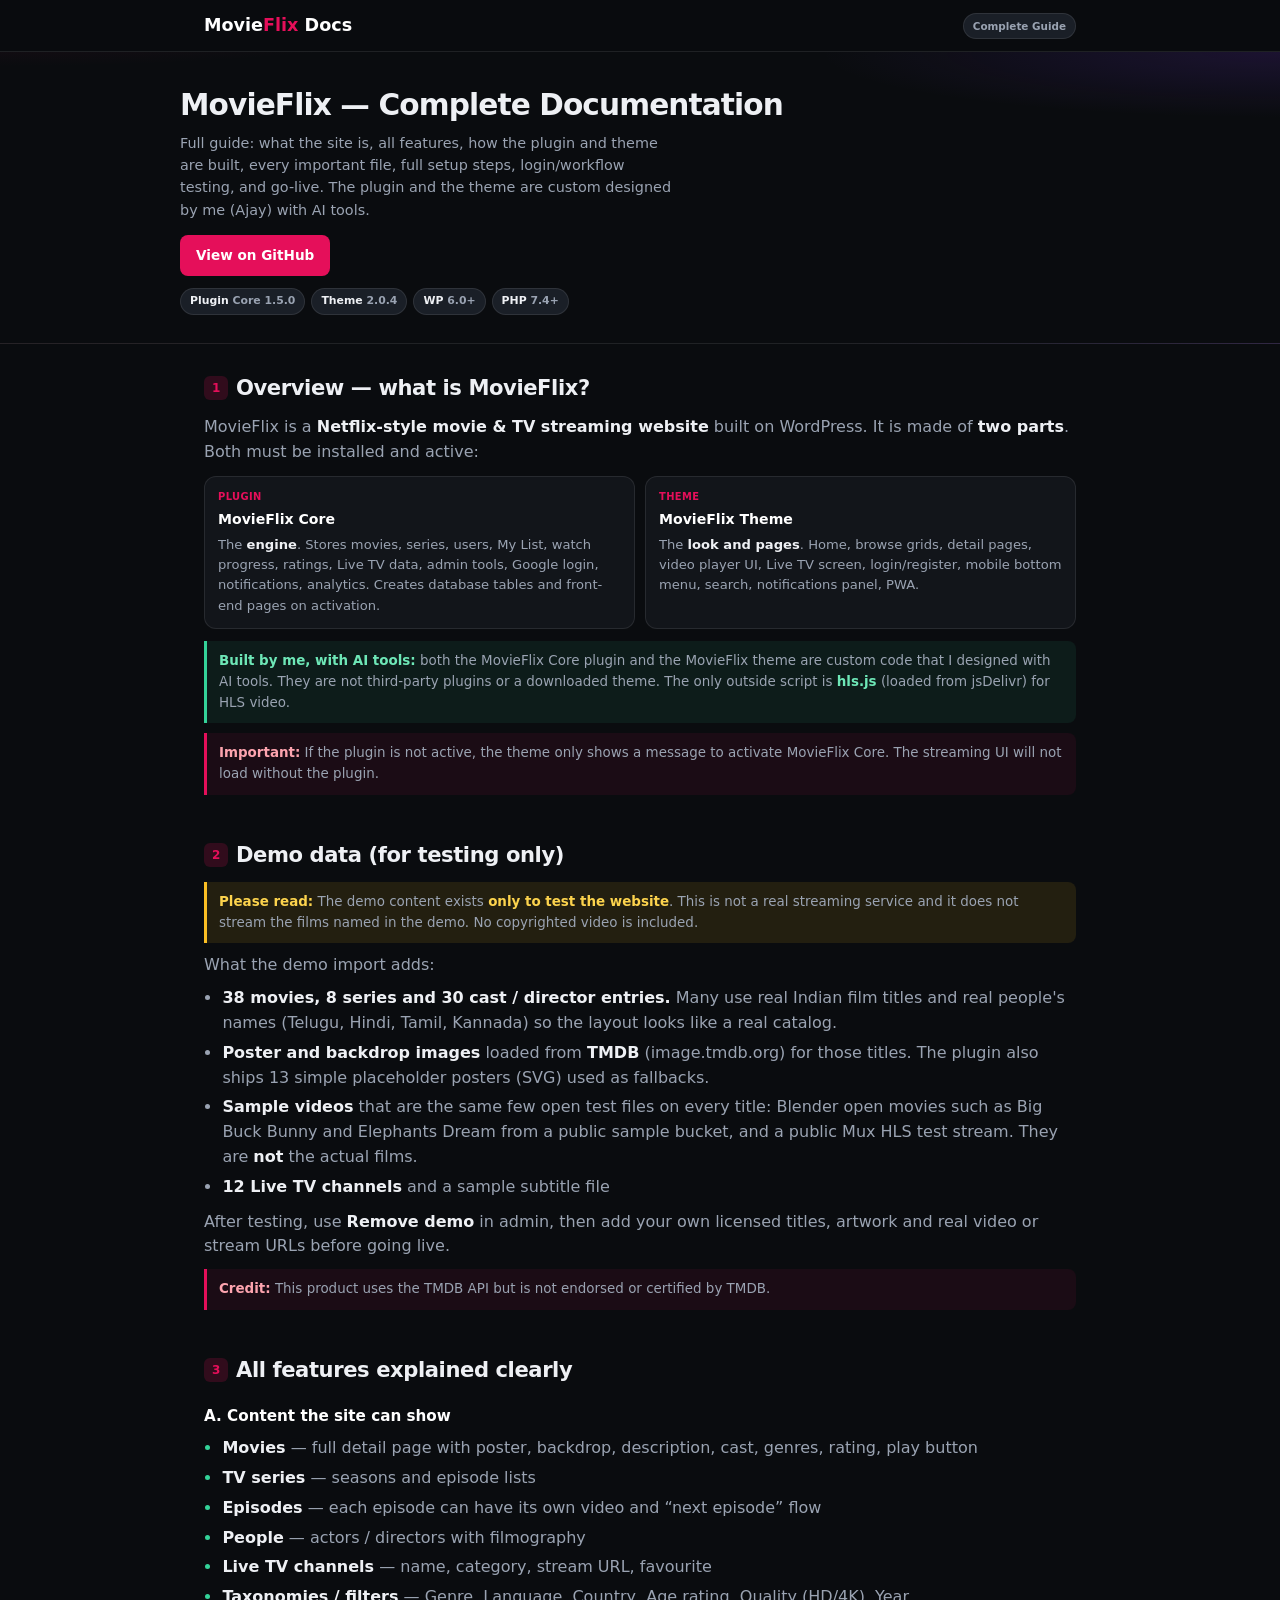
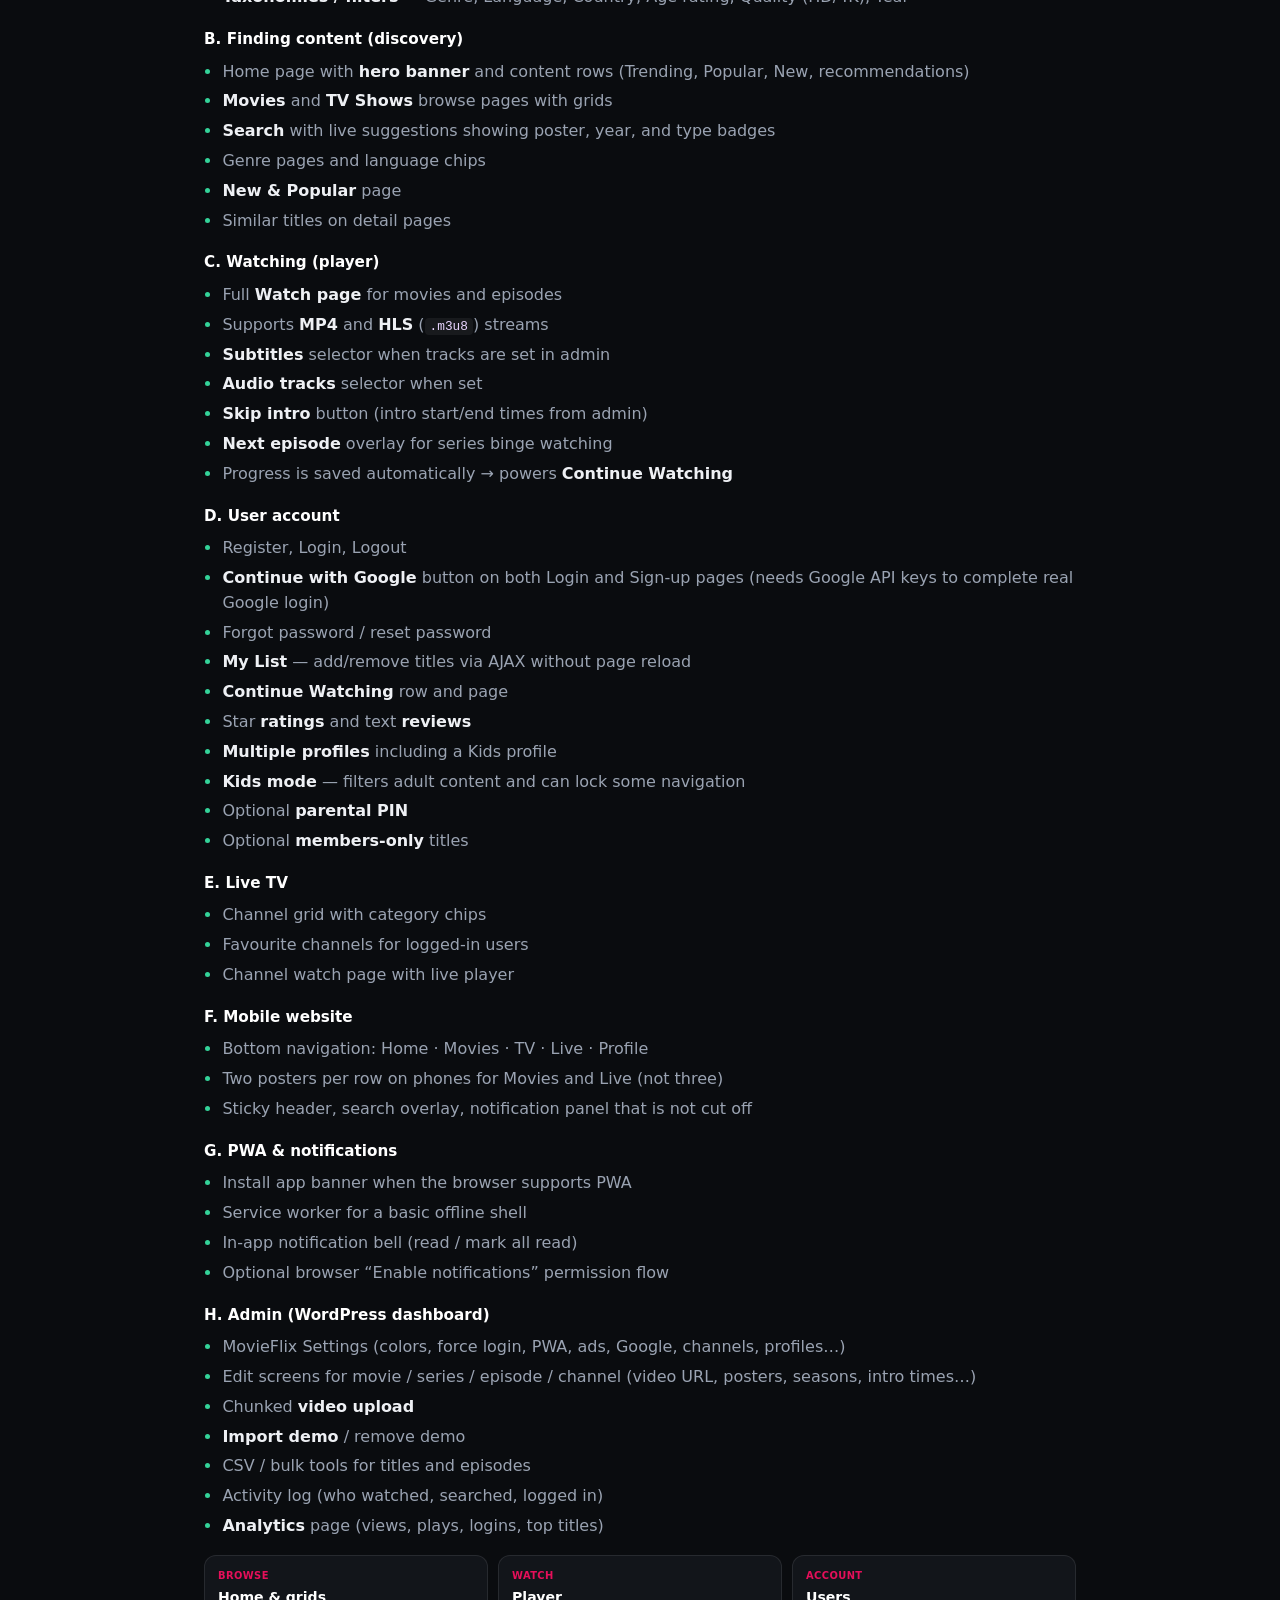
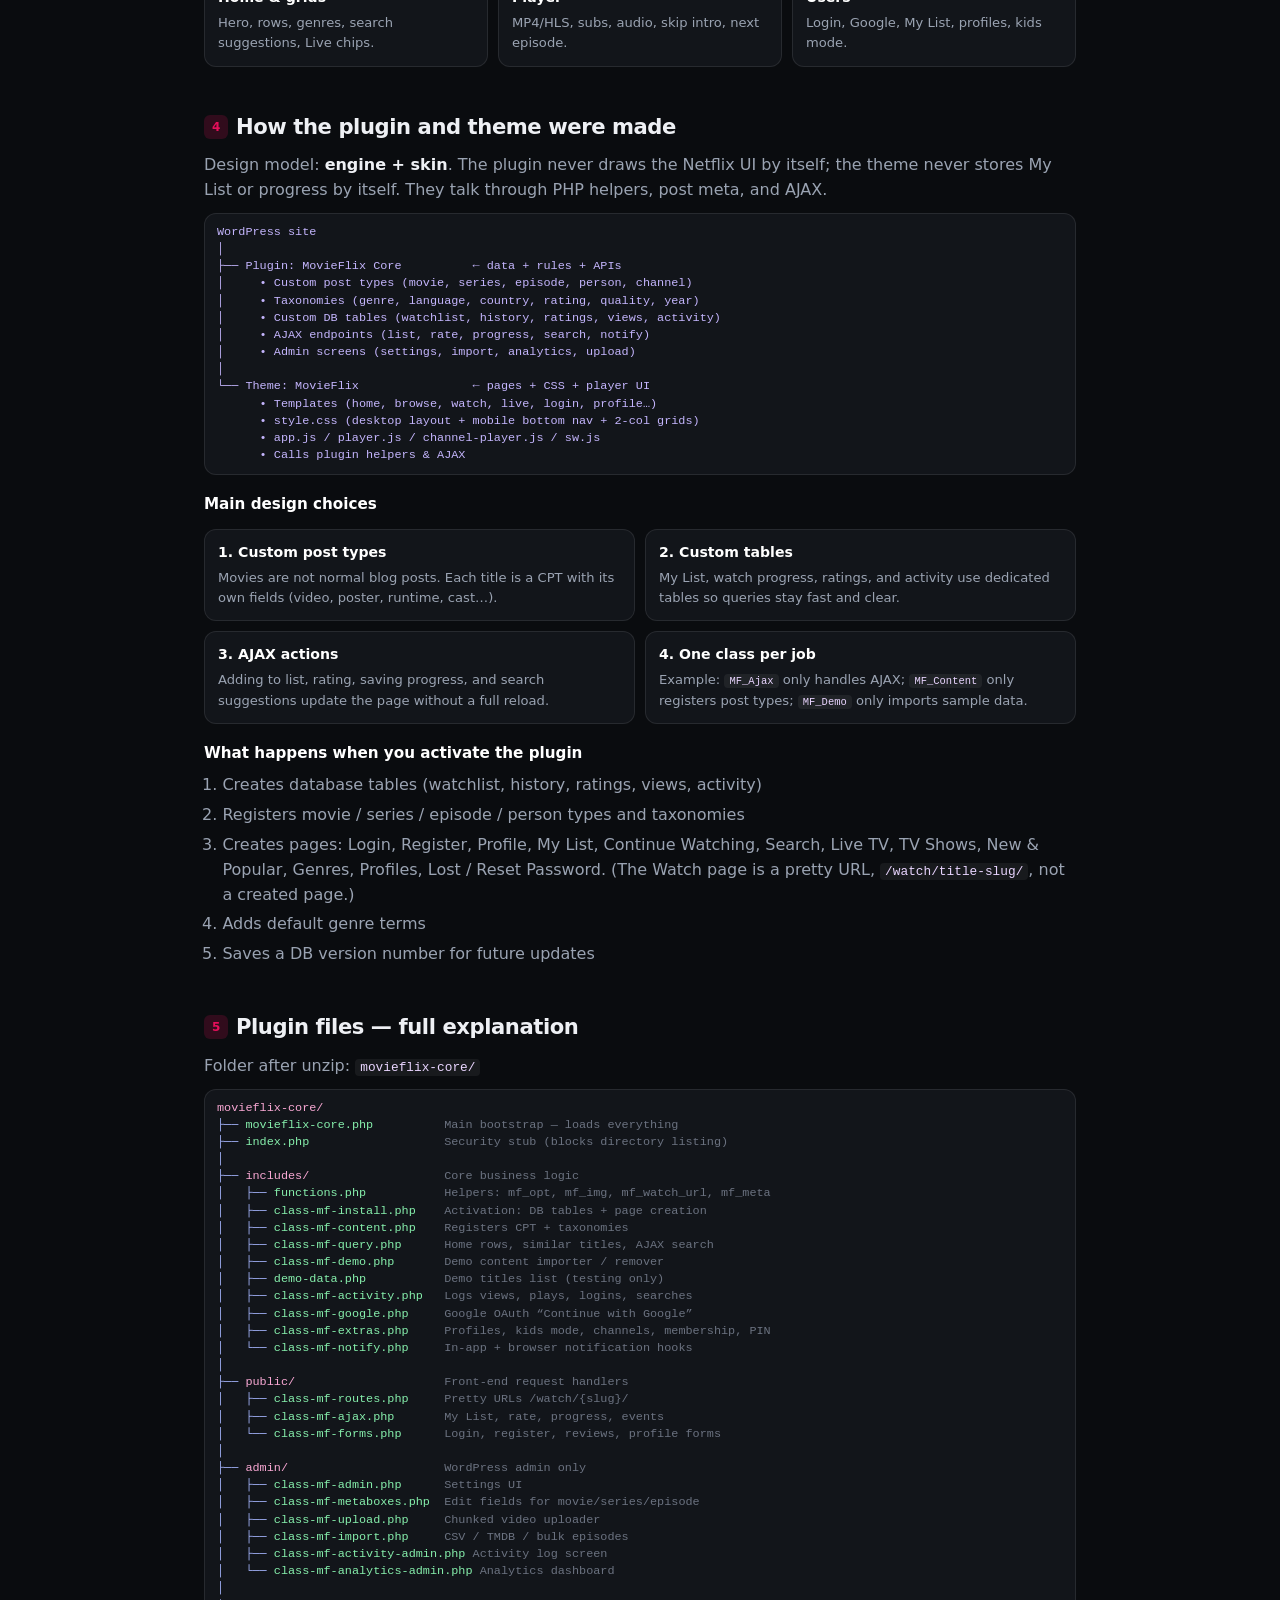
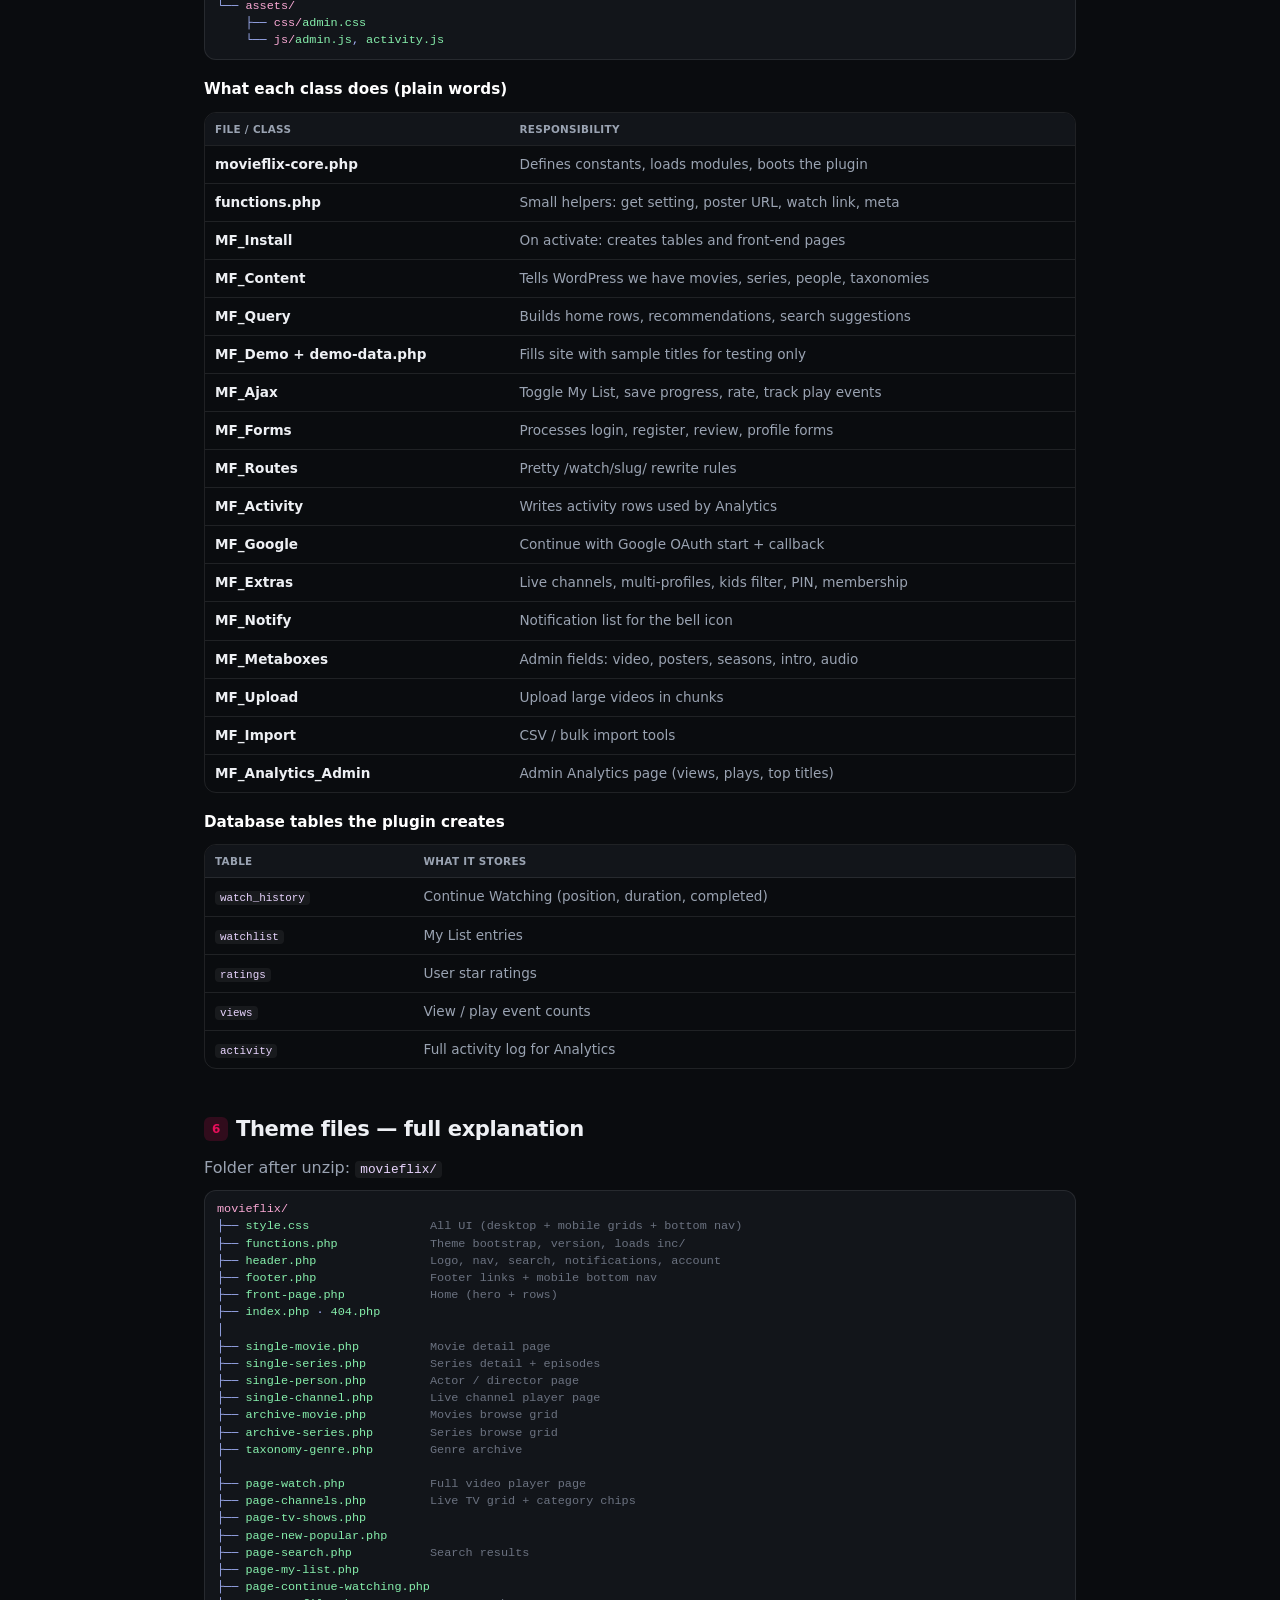
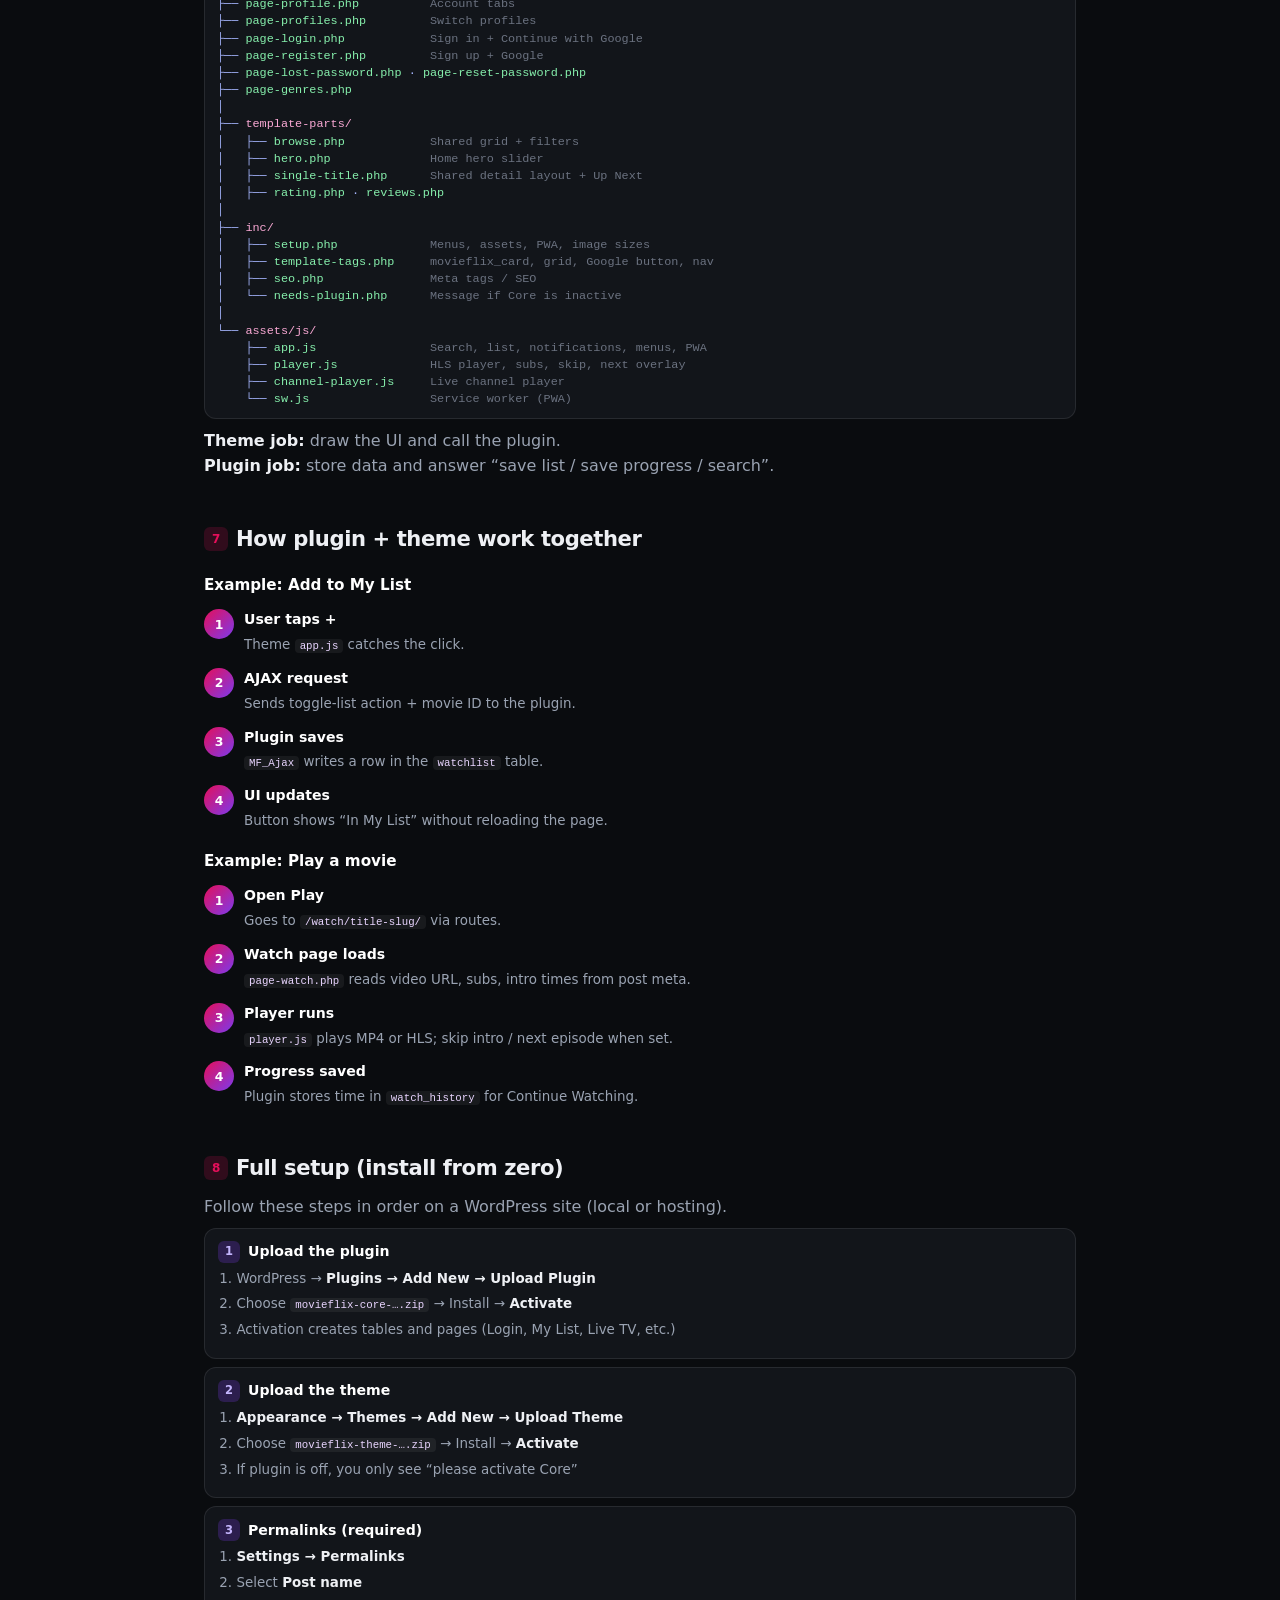
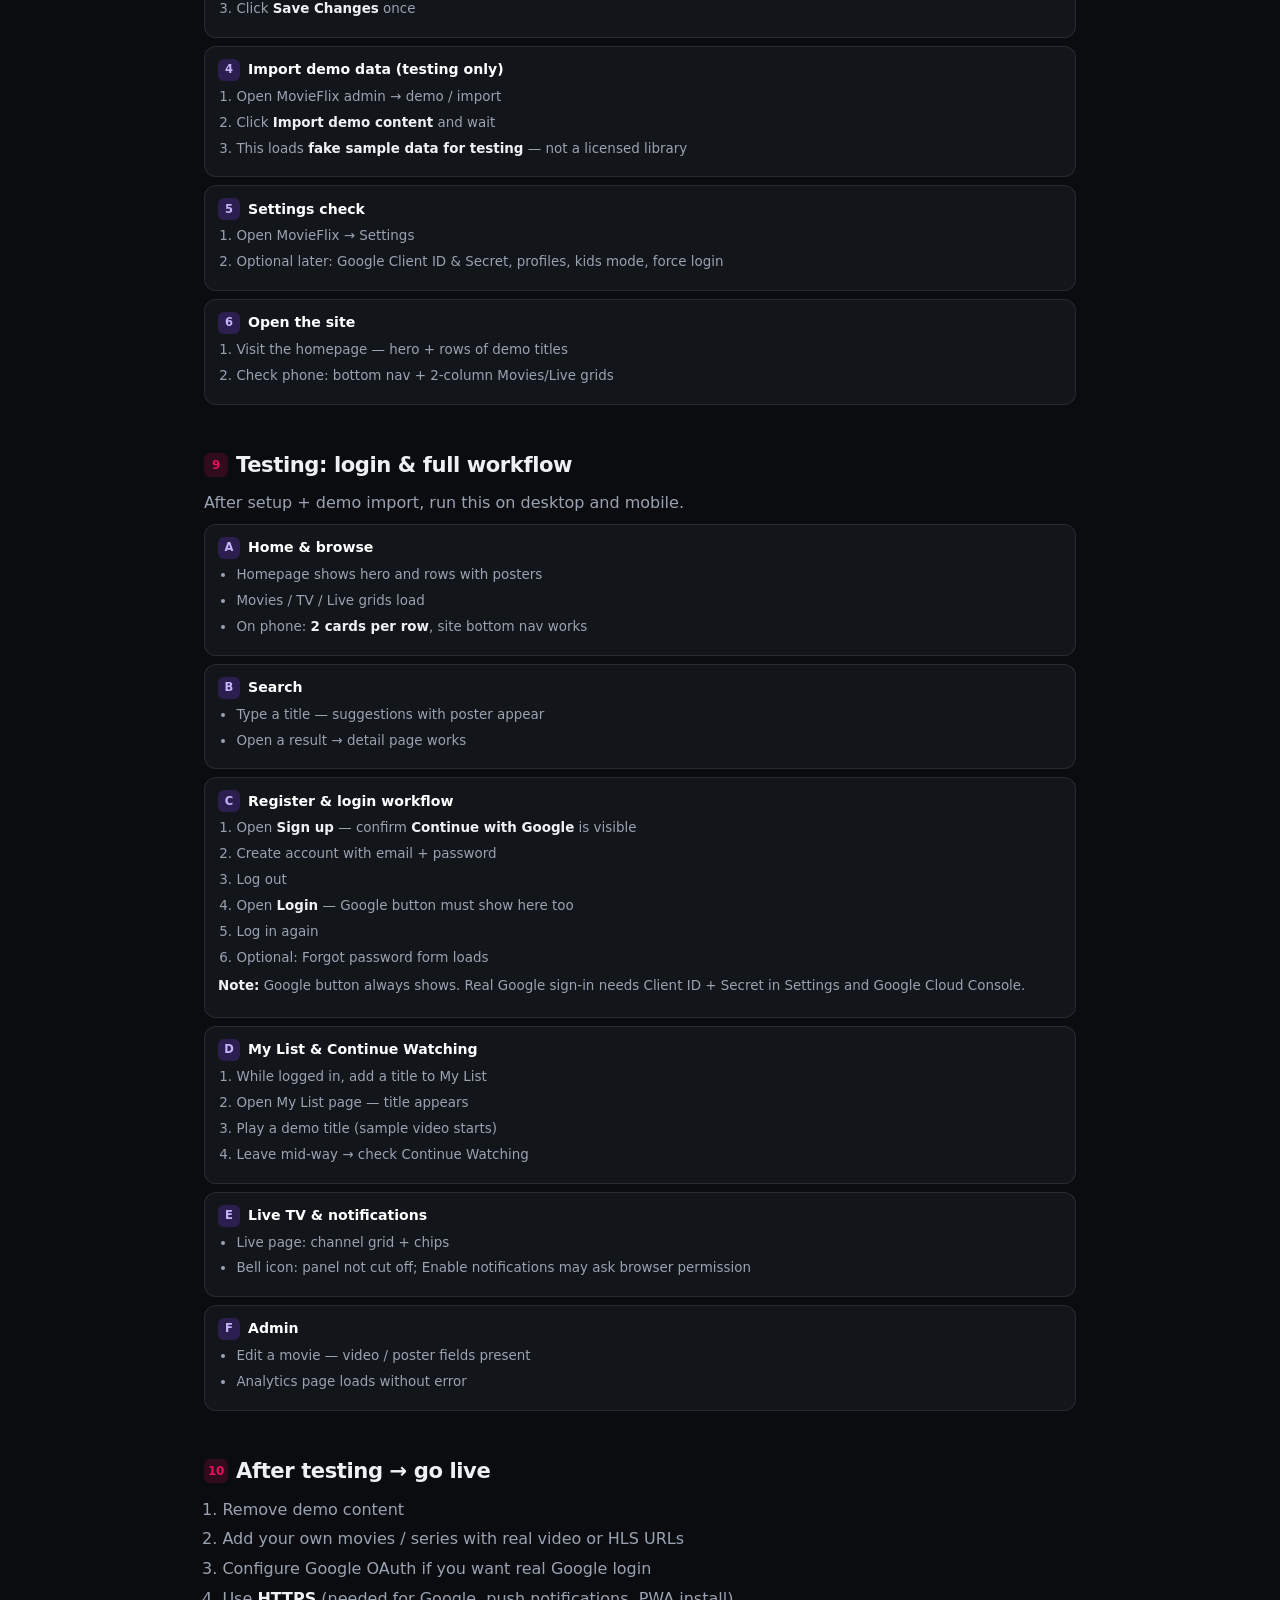
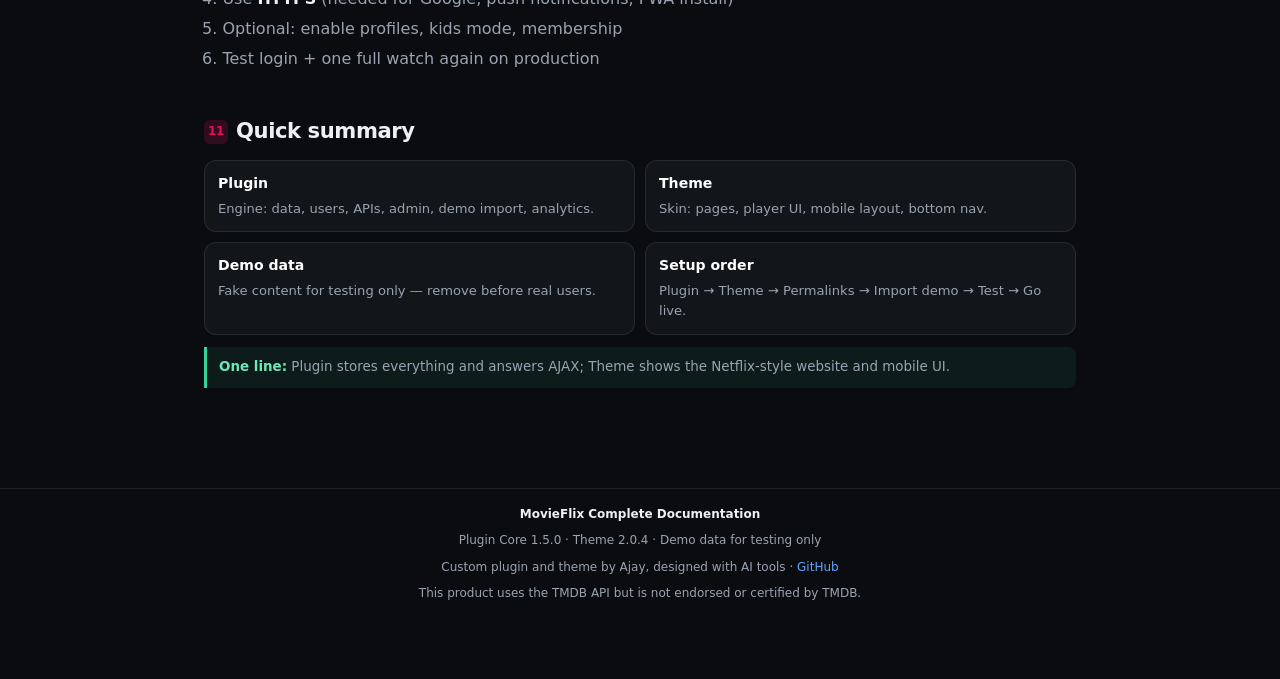
==== docs/index.html @ 5c0a8019 "Add files via upload" ====
<!DOCTYPE html>
<html lang="en">
<head>
<meta charset="UTF-8">
<meta name="viewport" content="width=device-width, initial-scale=1, viewport-fit=cover">
<title>MovieFlix — Complete Documentation &amp; Full Setup</title>
<style>
:root {
  --bg: #0a0c0f;
  --bg2: #12151a;
  --bg3: #1a1f27;
  --line: rgba(255,255,255,.09);
  --text: #eef0f4;
  --muted: #9aa3b2;
  --primary: #e50f5a;
  --accent: #7c3aed;
  --ok: #34d399;
  --warn: #fbbf24;
  --radius: 12px;
  --font: system-ui, -apple-system, "Segoe UI", Roboto, Arial, sans-serif;
  --mono: ui-monospace, Menlo, Consolas, monospace;
  --pad: 16px;
  --bottom-h: 58px;
  --safe-b: env(safe-area-inset-bottom, 0px);
}
* { box-sizing: border-box; margin: 0; padding: 0; }
html {
  scroll-behavior: smooth;
  scroll-padding-top: 64px;
  scroll-padding-bottom: calc(var(--bottom-h) + var(--safe-b) + 16px);
  -webkit-text-size-adjust: 100%;
}
body {
  font-family: var(--font);
  background: var(--bg);
  color: var(--text);
  line-height: 1.55;
  font-size: 15px;
  overflow-x: hidden;
  max-width: 100vw;
  padding-bottom: calc(var(--bottom-h) + var(--safe-b) + 20px);
}
a { color: #60a5fa; text-decoration: none; }
a:hover { text-decoration: underline; }

.top {
  position: sticky; top: 0; z-index: 40;
  background: rgba(10,12,15,.96);
  backdrop-filter: blur(10px);
  -webkit-backdrop-filter: blur(10px);
  border-bottom: 1px solid var(--line);
}
.top-inner {
  max-width: 920px; margin: 0 auto;
  padding: 12px var(--pad);
  display: flex; align-items: center; justify-content: space-between; gap: 10px;
}
.logo { font-weight: 800; font-size: 1.1rem; color: #fff; }
.logo span { color: var(--primary); }
.top-tag {
  font-size: .65rem; font-weight: 700; color: var(--muted);
  background: var(--bg3); border: 1px solid var(--line);
  padding: 4px 9px; border-radius: 999px; white-space: nowrap;
}

.hero {
  background:
    radial-gradient(ellipse 100% 70% at 0% -30%, rgba(229,15,90,.2), transparent 50%),
    radial-gradient(ellipse 80% 50% at 100% 0%, rgba(124,58,237,.15), transparent 45%),
    var(--bg);
  border-bottom: 1px solid var(--line);
  padding: 24px var(--pad) 20px;
}
.hero-inner { max-width: 920px; margin: 0 auto; }
.hero h1 {
  font-size: clamp(1.3rem, 5vw, 1.85rem);
  font-weight: 800; letter-spacing: -.03em; line-height: 1.2;
  margin-bottom: 8px;
}
.hero p { color: var(--muted); font-size: .9rem; max-width: 54ch; margin-bottom: 12px; }
.badges { display: flex; flex-wrap: wrap; gap: 6px; }
.badge {
  font-size: .68rem; font-weight: 600; color: var(--muted);
  background: var(--bg3); border: 1px solid var(--line);
  padding: 4px 9px; border-radius: 999px;
}
.badge strong { color: var(--text); }
.hero-links { margin: 14px 0 0; }
.btn-gh { display: inline-block; background: var(--primary); color: #fff; font-weight: 700; font-size: .85rem; padding: 10px 16px; border-radius: 8px; }
.btn-gh:hover { text-decoration: none; filter: brightness(1.1); }

.wrap { max-width: 920px; margin: 0 auto; padding: 20px var(--pad) 28px; width: 100%; }
section { margin-bottom: 36px; scroll-margin-top: 70px; }
h2 {
  font-size: clamp(1.08rem, 3.6vw, 1.32rem);
  font-weight: 800; letter-spacing: -.02em;
  margin-bottom: 10px;
  display: flex; align-items: center; gap: 8px; flex-wrap: wrap;
}
h2 .num {
  width: 24px; height: 24px; border-radius: 6px;
  background: rgba(229,15,90,.18); color: var(--primary);
  font-size: .75rem; display: inline-grid; place-items: center; flex-shrink: 0;
}
h3 { font-size: .95rem; font-weight: 700; color: #fff; margin: 18px 0 8px; }
h4 { font-size: .88rem; font-weight: 700; color: #fff; margin-bottom: 4px; }
p { color: var(--muted); margin-bottom: 8px; }
p strong, li strong { color: var(--text); }
ul, ol { color: var(--muted); padding-left: 1.15rem; margin-bottom: 10px; }
li { margin-bottom: 5px; }
code {
  font-family: var(--mono); font-size: .8em;
  background: rgba(255,255,255,.06); padding: 1px 5px; border-radius: 4px;
  color: #e9d5ff; word-break: break-word;
}

.grid {
  display: grid; grid-template-columns: 1fr; gap: 10px; margin: 12px 0;
}
@media (min-width: 560px) {
  .grid { grid-template-columns: repeat(2, minmax(0,1fr)); }
}
@media (min-width: 840px) {
  .grid.cols-3 { grid-template-columns: repeat(3, minmax(0,1fr)); }
}
.card {
  background: var(--bg2); border: 1px solid var(--line);
  border-radius: var(--radius); padding: 12px 13px; min-width: 0;
}
.card p { font-size: .82rem; margin: 0; }
.card .tag {
  font-size: .62rem; font-weight: 700; text-transform: uppercase;
  letter-spacing: .04em; color: var(--primary); margin-bottom: 4px; display: block;
}

.note {
  border-left: 3px solid var(--primary);
  background: rgba(229,15,90,.08);
  padding: 10px 12px; border-radius: 0 8px 8px 0;
  margin: 10px 0; font-size: .84rem; color: var(--muted);
}
.note strong { color: #fda4af; }
.note-ok { border-left-color: var(--ok); background: rgba(52,211,153,.08); }
.note-ok strong { color: #6ee7b7; }
.note-warn { border-left-color: var(--warn); background: rgba(251,191,36,.1); }
.note-warn strong { color: #fcd34d; }

.box {
  background: var(--bg2); border: 1px solid var(--line);
  border-radius: var(--radius); padding: 12px 13px; margin: 8px 0;
}
.box h4 {
  font-size: .88rem; font-weight: 700; color: #fff;
  display: flex; align-items: center; gap: 8px; margin-bottom: 6px;
}
.box .n {
  width: 22px; height: 22px; border-radius: 6px; flex-shrink: 0;
  background: rgba(124,58,237,.25); color: #c4b5fd;
  font-size: .72rem; font-weight: 800;
  display: inline-grid; place-items: center;
}
.box p, .box li { font-size: .84rem; }
.box ol, .box ul { margin-bottom: 0; }

.tree, .arch {
  background: var(--bg2); border: 1px solid var(--line);
  border-radius: var(--radius); padding: 10px 12px;
  margin: 10px 0; overflow-x: auto; -webkit-overflow-scrolling: touch;
  max-width: 100%;
}
.tree pre, .arch pre {
  font-family: var(--mono); font-size: .67rem; line-height: 1.45;
  white-space: pre; margin: 0; min-width: min-content;
}
.arch pre { color: #c4b5fd; }
.tree pre { color: #a5b4fc; }
.tree .c { color: #6b7280; }
.tree .d { color: #f9a8d4; }
.tree .f { color: #86efac; }

.table-wrap {
  margin: 10px 0; overflow-x: auto; -webkit-overflow-scrolling: touch;
  border: 1px solid var(--line); border-radius: var(--radius); max-width: 100%;
}
table { width: 100%; border-collapse: collapse; font-size: .78rem; min-width: 440px; }
th, td { text-align: left; padding: 8px 10px; border-bottom: 1px solid var(--line); vertical-align: top; }
tr:last-child td { border-bottom: none; }
th {
  color: var(--muted); font-size: .65rem; font-weight: 700;
  text-transform: uppercase; letter-spacing: .03em; background: var(--bg2);
}
td { color: var(--muted); }
td strong { color: var(--text); }

.ok-list li::marker { color: var(--ok); }

.steps { counter-reset: step; margin: 12px 0; }
.step {
  display: grid; grid-template-columns: 30px 1fr; gap: 10px;
  margin-bottom: 12px; align-items: start;
}
.step::before {
  counter-increment: step;
  content: counter(step);
  width: 30px; height: 30px; border-radius: 50%;
  background: linear-gradient(135deg, var(--primary), var(--accent));
  color: #fff; font-weight: 800; font-size: .78rem;
  display: grid; place-items: center;
}
.step p { margin: 0; font-size: .84rem; }

/* Mobile bottom bar for docs */
.bottom-bar {
  position: fixed; left: 0; right: 0; bottom: 0; z-index: 50;
  background: rgba(12,14,18,.97);
  backdrop-filter: blur(12px);
  -webkit-backdrop-filter: blur(12px);
  border-top: 1px solid var(--line);
  padding-bottom: var(--safe-b);
}
.bottom-inner {
  display: grid; grid-template-columns: repeat(5, 1fr);
  max-width: 920px; margin: 0 auto; height: var(--bottom-h);
}
.bottom-inner a {
  display: flex; flex-direction: column; align-items: center; justify-content: center;
  gap: 2px; color: var(--muted); text-decoration: none;
  font-size: .6rem; font-weight: 600; min-width: 0; padding: 6px 2px;
  -webkit-tap-highlight-color: transparent;
}
.bottom-inner a:hover, .bottom-inner a:focus { color: #fff; text-decoration: none; }
.bottom-inner a .ico { font-size: .95rem; line-height: 1; }
.bottom-inner a .label {
  overflow: hidden; text-overflow: ellipsis; white-space: nowrap; max-width: 100%;
}

@media (min-width: 768px) {
  :root { --pad: 24px; }
  body { font-size: 16px; padding-bottom: 48px; }
  .bottom-bar { display: none; }
  .hero { padding: 36px var(--pad) 28px; }
  .wrap { padding: 28px var(--pad) 56px; }
  section { margin-bottom: 44px; }
  .tree pre, .arch pre { font-size: .74rem; }
  table { font-size: .85rem; min-width: 0; }
}

footer.doc-foot {
  border-top: 1px solid var(--line);
  padding: 16px var(--pad) 20px;
  text-align: center; color: var(--muted); font-size: .75rem;
}
footer.doc-foot strong { color: var(--text); }
</style>
</head>
<body>

<header class="top">
  <div class="top-inner">
    <div class="logo">Movie<span>Flix</span> Docs</div>
    <span class="top-tag">Complete Guide</span>
  </div>
</header>

<div class="hero">
  <div class="hero-inner">
    <h1>MovieFlix — Complete Documentation</h1>
    <p>
      Full guide: what the site is, all features, how the plugin and theme are built,
      every important file, full setup steps, login/workflow testing, and go-live.
      The plugin and the theme are custom designed by me (Ajay) with AI tools.
    </p>
    <p class="hero-links"><a class="btn-gh" href="https://github.com/ajay995182/movieflix" target="_blank" rel="noopener">View on GitHub</a></p>
    <div class="badges">
      <span class="badge"><strong>Plugin</strong> Core 1.5.0</span>
      <span class="badge"><strong>Theme</strong> 2.0.4</span>
      <span class="badge"><strong>WP</strong> 6.0+</span>
      <span class="badge"><strong>PHP</strong> 7.4+</span>
    </div>
  </div>
</div>

<main class="wrap">

<!-- ========== 1 OVERVIEW ========== -->
<section id="overview">
  <h2><span class="num">1</span> Overview — what is MovieFlix?</h2>
  <p>
    MovieFlix is a <strong>Netflix-style movie &amp; TV streaming website</strong> built on WordPress.
    It is made of <strong>two parts</strong>. Both must be installed and active:
  </p>
  <div class="grid">
    <div class="card">
      <span class="tag">Plugin</span>
      <h4>MovieFlix Core</h4>
      <p>The <strong>engine</strong>. Stores movies, series, users, My List, watch progress, ratings, Live TV data, admin tools, Google login, notifications, analytics. Creates database tables and front-end pages on activation.</p>
    </div>
    <div class="card">
      <span class="tag">Theme</span>
      <h4>MovieFlix Theme</h4>
      <p>The <strong>look and pages</strong>. Home, browse grids, detail pages, video player UI, Live TV screen, login/register, mobile bottom menu, search, notifications panel, PWA.</p>
    </div>
  </div>
  <div class="note note-ok">
    <strong>Built by me, with AI tools:</strong> both the MovieFlix Core plugin and the MovieFlix theme are custom code that I designed with AI tools. They are not third-party plugins or a downloaded theme. The only outside script is <strong>hls.js</strong> (loaded from jsDelivr) for HLS video.
  </div>
  <div class="note">
    <strong>Important:</strong> If the plugin is not active, the theme only shows a message to activate MovieFlix Core. The streaming UI will not load without the plugin.
  </div>
</section>

<!-- ========== 2 DEMO DATA ========== -->
<section id="demo">
  <h2><span class="num">2</span> Demo data (for testing only)</h2>
  <div class="note-warn note">
    <strong>Please read:</strong> The demo content exists <strong>only to test the website</strong>. This is not a real streaming service and it does not stream the films named in the demo. No copyrighted video is included.
  </div>
  <p>What the demo import adds:</p>
  <ul>
    <li><strong>38 movies, 8 series and 30 cast / director entries.</strong> Many use real Indian film titles and real people's names (Telugu, Hindi, Tamil, Kannada) so the layout looks like a real catalog.</li>
    <li><strong>Poster and backdrop images</strong> loaded from <strong>TMDB</strong> (image.tmdb.org) for those titles. The plugin also ships 13 simple placeholder posters (SVG) used as fallbacks.</li>
    <li><strong>Sample videos</strong> that are the same few open test files on every title: Blender open movies such as Big Buck Bunny and Elephants Dream from a public sample bucket, and a public Mux HLS test stream. They are <strong>not</strong> the actual films.</li>
    <li><strong>12 Live TV channels</strong> and a sample subtitle file</li>
  </ul>
  <p>
    After testing, use <strong>Remove demo</strong> in admin, then add your own licensed titles, artwork and real video or stream URLs before going live.
  </p>
  <div class="note">
    <strong>Credit:</strong> This product uses the TMDB API but is not endorsed or certified by TMDB.
  </div>
</section>

<!-- ========== 3 ALL FEATURES ========== -->
<section id="features">
  <h2><span class="num">3</span> All features explained clearly</h2>

  <h3>A. Content the site can show</h3>
  <ul class="ok-list">
    <li><strong>Movies</strong> — full detail page with poster, backdrop, description, cast, genres, rating, play button</li>
    <li><strong>TV series</strong> — seasons and episode lists</li>
    <li><strong>Episodes</strong> — each episode can have its own video and “next episode” flow</li>
    <li><strong>People</strong> — actors / directors with filmography</li>
    <li><strong>Live TV channels</strong> — name, category, stream URL, favourite</li>
    <li><strong>Taxonomies / filters</strong> — Genre, Language, Country, Age rating, Quality (HD/4K), Year</li>
  </ul>

  <h3>B. Finding content (discovery)</h3>
  <ul class="ok-list">
    <li>Home page with <strong>hero banner</strong> and content rows (Trending, Popular, New, recommendations)</li>
    <li><strong>Movies</strong> and <strong>TV Shows</strong> browse pages with grids</li>
    <li><strong>Search</strong> with live suggestions showing poster, year, and type badges</li>
    <li>Genre pages and language chips</li>
    <li><strong>New &amp; Popular</strong> page</li>
    <li>Similar titles on detail pages</li>
  </ul>

  <h3>C. Watching (player)</h3>
  <ul class="ok-list">
    <li>Full <strong>Watch page</strong> for movies and episodes</li>
    <li>Supports <strong>MP4</strong> and <strong>HLS</strong> (<code>.m3u8</code>) streams</li>
    <li><strong>Subtitles</strong> selector when tracks are set in admin</li>
    <li><strong>Audio tracks</strong> selector when set</li>
    <li><strong>Skip intro</strong> button (intro start/end times from admin)</li>
    <li><strong>Next episode</strong> overlay for series binge watching</li>
    <li>Progress is saved automatically → powers <strong>Continue Watching</strong></li>
  </ul>

  <h3>D. User account</h3>
  <ul class="ok-list">
    <li>Register, Login, Logout</li>
    <li><strong>Continue with Google</strong> button on both Login and Sign-up pages (needs Google API keys to complete real Google login)</li>
    <li>Forgot password / reset password</li>
    <li><strong>My List</strong> — add/remove titles via AJAX without page reload</li>
    <li><strong>Continue Watching</strong> row and page</li>
    <li>Star <strong>ratings</strong> and text <strong>reviews</strong></li>
    <li><strong>Multiple profiles</strong> including a Kids profile</li>
    <li><strong>Kids mode</strong> — filters adult content and can lock some navigation</li>
    <li>Optional <strong>parental PIN</strong></li>
    <li>Optional <strong>members-only</strong> titles</li>
  </ul>

  <h3>E. Live TV</h3>
  <ul class="ok-list">
    <li>Channel grid with category chips</li>
    <li>Favourite channels for logged-in users</li>
    <li>Channel watch page with live player</li>
  </ul>

  <h3>F. Mobile website</h3>
  <ul class="ok-list">
    <li>Bottom navigation: Home · Movies · TV · Live · Profile</li>
    <li>Two posters per row on phones for Movies and Live (not three)</li>
    <li>Sticky header, search overlay, notification panel that is not cut off</li>
  </ul>

  <h3>G. PWA &amp; notifications</h3>
  <ul class="ok-list">
    <li>Install app banner when the browser supports PWA</li>
    <li>Service worker for a basic offline shell</li>
    <li>In-app notification bell (read / mark all read)</li>
    <li>Optional browser “Enable notifications” permission flow</li>
  </ul>

  <h3>H. Admin (WordPress dashboard)</h3>
  <ul class="ok-list">
    <li>MovieFlix Settings (colors, force login, PWA, ads, Google, channels, profiles…)</li>
    <li>Edit screens for movie / series / episode / channel (video URL, posters, seasons, intro times…)</li>
    <li>Chunked <strong>video upload</strong></li>
    <li><strong>Import demo</strong> / remove demo</li>
    <li>CSV / bulk tools for titles and episodes</li>
    <li>Activity log (who watched, searched, logged in)</li>
    <li><strong>Analytics</strong> page (views, plays, logins, top titles)</li>
  </ul>

  <div class="grid cols-3" style="margin-top:16px">
    <div class="card">
      <span class="tag">Browse</span>
      <h4>Home &amp; grids</h4>
      <p>Hero, rows, genres, search suggestions, Live chips.</p>
    </div>
    <div class="card">
      <span class="tag">Watch</span>
      <h4>Player</h4>
      <p>MP4/HLS, subs, audio, skip intro, next episode.</p>
    </div>
    <div class="card">
      <span class="tag">Account</span>
      <h4>Users</h4>
      <p>Login, Google, My List, profiles, kids mode.</p>
    </div>
  </div>
</section>

<!-- ========== 4 ARCHITECTURE ========== -->
<section id="arch">
  <h2><span class="num">4</span> How the plugin and theme were made</h2>
  <p>
    Design model: <strong>engine + skin</strong>.
    The plugin never draws the Netflix UI by itself; the theme never stores My List or progress by itself.
    They talk through PHP helpers, post meta, and AJAX.
  </p>
  <div class="arch">
<pre>WordPress site
│
├── Plugin: MovieFlix Core          ← data + rules + APIs
│     • Custom post types (movie, series, episode, person, channel)
│     • Taxonomies (genre, language, country, rating, quality, year)
│     • Custom DB tables (watchlist, history, ratings, views, activity)
│     • AJAX endpoints (list, rate, progress, search, notify)
│     • Admin screens (settings, import, analytics, upload)
│
└── Theme: MovieFlix                ← pages + CSS + player UI
      • Templates (home, browse, watch, live, login, profile…)
      • style.css (desktop layout + mobile bottom nav + 2-col grids)
      • app.js / player.js / channel-player.js / sw.js
      • Calls plugin helpers &amp; AJAX</pre>
  </div>

  <h3>Main design choices</h3>
  <div class="grid">
    <div class="card">
      <h4>1. Custom post types</h4>
      <p>Movies are not normal blog posts. Each title is a CPT with its own fields (video, poster, runtime, cast…).</p>
    </div>
    <div class="card">
      <h4>2. Custom tables</h4>
      <p>My List, watch progress, ratings, and activity use dedicated tables so queries stay fast and clear.</p>
    </div>
    <div class="card">
      <h4>3. AJAX actions</h4>
      <p>Adding to list, rating, saving progress, and search suggestions update the page without a full reload.</p>
    </div>
    <div class="card">
      <h4>4. One class per job</h4>
      <p>Example: <code>MF_Ajax</code> only handles AJAX; <code>MF_Content</code> only registers post types; <code>MF_Demo</code> only imports sample data.</p>
    </div>
  </div>

  <h3>What happens when you activate the plugin</h3>
  <ol>
    <li>Creates database tables (watchlist, history, ratings, views, activity)</li>
    <li>Registers movie / series / episode / person types and taxonomies</li>
    <li>Creates pages: Login, Register, Profile, My List, Continue Watching, Search, Live TV, TV Shows, New &amp; Popular, Genres, Profiles, Lost / Reset Password. (The Watch page is a pretty URL, <code>/watch/title-slug/</code>, not a created page.)</li>
    <li>Adds default genre terms</li>
    <li>Saves a DB version number for future updates</li>
  </ol>
</section>

<!-- ========== 5 PLUGIN FILES ========== -->
<section id="plugin">
  <h2><span class="num">5</span> Plugin files — full explanation</h2>
  <p>Folder after unzip: <code>movieflix-core/</code></p>

  <div class="tree">
<pre><span class="d">movieflix-core/</span>
├── <span class="f">movieflix-core.php</span>          <span class="c">Main bootstrap — loads everything</span>
├── <span class="f">index.php</span>                   <span class="c">Security stub (blocks directory listing)</span>
│
├── <span class="d">includes/</span>                   <span class="c">Core business logic</span>
│   ├── <span class="f">functions.php</span>           <span class="c">Helpers: mf_opt, mf_img, mf_watch_url, mf_meta</span>
│   ├── <span class="f">class-mf-install.php</span>    <span class="c">Activation: DB tables + page creation</span>
│   ├── <span class="f">class-mf-content.php</span>    <span class="c">Registers CPT + taxonomies</span>
│   ├── <span class="f">class-mf-query.php</span>      <span class="c">Home rows, similar titles, AJAX search</span>
│   ├── <span class="f">class-mf-demo.php</span>       <span class="c">Demo content importer / remover</span>
│   ├── <span class="f">demo-data.php</span>           <span class="c">Demo titles list (testing only)</span>
│   ├── <span class="f">class-mf-activity.php</span>   <span class="c">Logs views, plays, logins, searches</span>
│   ├── <span class="f">class-mf-google.php</span>     <span class="c">Google OAuth “Continue with Google”</span>
│   ├── <span class="f">class-mf-extras.php</span>     <span class="c">Profiles, kids mode, channels, membership, PIN</span>
│   └── <span class="f">class-mf-notify.php</span>     <span class="c">In-app + browser notification hooks</span>
│
├── <span class="d">public/</span>                     <span class="c">Front-end request handlers</span>
│   ├── <span class="f">class-mf-routes.php</span>     <span class="c">Pretty URLs /watch/{slug}/</span>
│   ├── <span class="f">class-mf-ajax.php</span>       <span class="c">My List, rate, progress, events</span>
│   └── <span class="f">class-mf-forms.php</span>      <span class="c">Login, register, reviews, profile forms</span>
│
├── <span class="d">admin/</span>                      <span class="c">WordPress admin only</span>
│   ├── <span class="f">class-mf-admin.php</span>      <span class="c">Settings UI</span>
│   ├── <span class="f">class-mf-metaboxes.php</span>  <span class="c">Edit fields for movie/series/episode</span>
│   ├── <span class="f">class-mf-upload.php</span>     <span class="c">Chunked video uploader</span>
│   ├── <span class="f">class-mf-import.php</span>     <span class="c">CSV / TMDB / bulk episodes</span>
│   ├── <span class="f">class-mf-activity-admin.php</span> <span class="c">Activity log screen</span>
│   └── <span class="f">class-mf-analytics-admin.php</span> <span class="c">Analytics dashboard</span>
│
└── <span class="d">assets/</span>
    ├── <span class="d">css/</span><span class="f">admin.css</span>
    └── <span class="d">js/</span><span class="f">admin.js</span>, <span class="f">activity.js</span></pre>
  </div>

  <h3>What each class does (plain words)</h3>
  <div class="table-wrap">
  <table>
    <thead><tr><th>File / class</th><th>Responsibility</th></tr></thead>
    <tbody>
      <tr><td><strong>movieflix-core.php</strong></td><td>Defines constants, loads modules, boots the plugin</td></tr>
      <tr><td><strong>functions.php</strong></td><td>Small helpers: get setting, poster URL, watch link, meta</td></tr>
      <tr><td><strong>MF_Install</strong></td><td>On activate: creates tables and front-end pages</td></tr>
      <tr><td><strong>MF_Content</strong></td><td>Tells WordPress we have movies, series, people, taxonomies</td></tr>
      <tr><td><strong>MF_Query</strong></td><td>Builds home rows, recommendations, search suggestions</td></tr>
      <tr><td><strong>MF_Demo + demo-data.php</strong></td><td>Fills site with sample titles for testing only</td></tr>
      <tr><td><strong>MF_Ajax</strong></td><td>Toggle My List, save progress, rate, track play events</td></tr>
      <tr><td><strong>MF_Forms</strong></td><td>Processes login, register, review, profile forms</td></tr>
      <tr><td><strong>MF_Routes</strong></td><td>Pretty /watch/slug/ rewrite rules</td></tr>
      <tr><td><strong>MF_Activity</strong></td><td>Writes activity rows used by Analytics</td></tr>
      <tr><td><strong>MF_Google</strong></td><td>Continue with Google OAuth start + callback</td></tr>
      <tr><td><strong>MF_Extras</strong></td><td>Live channels, multi-profiles, kids filter, PIN, membership</td></tr>
      <tr><td><strong>MF_Notify</strong></td><td>Notification list for the bell icon</td></tr>
      <tr><td><strong>MF_Metaboxes</strong></td><td>Admin fields: video, posters, seasons, intro, audio</td></tr>
      <tr><td><strong>MF_Upload</strong></td><td>Upload large videos in chunks</td></tr>
      <tr><td><strong>MF_Import</strong></td><td>CSV / bulk import tools</td></tr>
      <tr><td><strong>MF_Analytics_Admin</strong></td><td>Admin Analytics page (views, plays, top titles)</td></tr>
    </tbody>
  </table>
  </div>

  <h3>Database tables the plugin creates</h3>
  <div class="table-wrap">
  <table>
    <thead><tr><th>Table</th><th>What it stores</th></tr></thead>
    <tbody>
      <tr><td><code>watch_history</code></td><td>Continue Watching (position, duration, completed)</td></tr>
      <tr><td><code>watchlist</code></td><td>My List entries</td></tr>
      <tr><td><code>ratings</code></td><td>User star ratings</td></tr>
      <tr><td><code>views</code></td><td>View / play event counts</td></tr>
      <tr><td><code>activity</code></td><td>Full activity log for Analytics</td></tr>
    </tbody>
  </table>
  </div>
</section>

<!-- ========== 6 THEME FILES ========== -->
<section id="theme">
  <h2><span class="num">6</span> Theme files — full explanation</h2>
  <p>Folder after unzip: <code>movieflix/</code></p>

  <div class="tree">
<pre><span class="d">movieflix/</span>
├── <span class="f">style.css</span>                 <span class="c">All UI (desktop + mobile grids + bottom nav)</span>
├── <span class="f">functions.php</span>             <span class="c">Theme bootstrap, version, loads inc/</span>
├── <span class="f">header.php</span>                <span class="c">Logo, nav, search, notifications, account</span>
├── <span class="f">footer.php</span>                <span class="c">Footer links + mobile bottom nav</span>
├── <span class="f">front-page.php</span>            <span class="c">Home (hero + rows)</span>
├── <span class="f">index.php</span> · <span class="f">404.php</span>
│
├── <span class="f">single-movie.php</span>          <span class="c">Movie detail page</span>
├── <span class="f">single-series.php</span>         <span class="c">Series detail + episodes</span>
├── <span class="f">single-person.php</span>         <span class="c">Actor / director page</span>
├── <span class="f">single-channel.php</span>        <span class="c">Live channel player page</span>
├── <span class="f">archive-movie.php</span>         <span class="c">Movies browse grid</span>
├── <span class="f">archive-series.php</span>        <span class="c">Series browse grid</span>
├── <span class="f">taxonomy-genre.php</span>        <span class="c">Genre archive</span>
│
├── <span class="f">page-watch.php</span>            <span class="c">Full video player page</span>
├── <span class="f">page-channels.php</span>         <span class="c">Live TV grid + category chips</span>
├── <span class="f">page-tv-shows.php</span>
├── <span class="f">page-new-popular.php</span>
├── <span class="f">page-search.php</span>           <span class="c">Search results</span>
├── <span class="f">page-my-list.php</span>
├── <span class="f">page-continue-watching.php</span>
├── <span class="f">page-profile.php</span>          <span class="c">Account tabs</span>
├── <span class="f">page-profiles.php</span>         <span class="c">Switch profiles</span>
├── <span class="f">page-login.php</span>            <span class="c">Sign in + Continue with Google</span>
├── <span class="f">page-register.php</span>         <span class="c">Sign up + Google</span>
├── <span class="f">page-lost-password.php</span> · <span class="f">page-reset-password.php</span>
├── <span class="f">page-genres.php</span>
│
├── <span class="d">template-parts/</span>
│   ├── <span class="f">browse.php</span>            <span class="c">Shared grid + filters</span>
│   ├── <span class="f">hero.php</span>              <span class="c">Home hero slider</span>
│   ├── <span class="f">single-title.php</span>      <span class="c">Shared detail layout + Up Next</span>
│   ├── <span class="f">rating.php</span> · <span class="f">reviews.php</span>
│
├── <span class="d">inc/</span>
│   ├── <span class="f">setup.php</span>             <span class="c">Menus, assets, PWA, image sizes</span>
│   ├── <span class="f">template-tags.php</span>     <span class="c">movieflix_card, grid, Google button, nav</span>
│   ├── <span class="f">seo.php</span>               <span class="c">Meta tags / SEO</span>
│   └── <span class="f">needs-plugin.php</span>      <span class="c">Message if Core is inactive</span>
│
└── <span class="d">assets/js/</span>
    ├── <span class="f">app.js</span>                <span class="c">Search, list, notifications, menus, PWA</span>
    ├── <span class="f">player.js</span>             <span class="c">HLS player, subs, skip, next overlay</span>
    ├── <span class="f">channel-player.js</span>     <span class="c">Live channel player</span>
    └── <span class="f">sw.js</span>                 <span class="c">Service worker (PWA)</span></pre>
  </div>

  <p>
    <strong>Theme job:</strong> draw the UI and call the plugin.<br>
    <strong>Plugin job:</strong> store data and answer “save list / save progress / search”.
  </p>
</section>

<!-- ========== 7 HOW IT WORKS ========== -->
<section id="flow">
  <h2><span class="num">7</span> How plugin + theme work together</h2>

  <h3>Example: Add to My List</h3>
  <div class="steps">
    <div class="step"><div><h4>User taps +</h4><p>Theme <code>app.js</code> catches the click.</p></div></div>
    <div class="step"><div><h4>AJAX request</h4><p>Sends toggle-list action + movie ID to the plugin.</p></div></div>
    <div class="step"><div><h4>Plugin saves</h4><p><code>MF_Ajax</code> writes a row in the <code>watchlist</code> table.</p></div></div>
    <div class="step"><div><h4>UI updates</h4><p>Button shows “In My List” without reloading the page.</p></div></div>
  </div>

  <h3>Example: Play a movie</h3>
  <div class="steps">
    <div class="step"><div><h4>Open Play</h4><p>Goes to <code>/watch/title-slug/</code> via routes.</p></div></div>
    <div class="step"><div><h4>Watch page loads</h4><p><code>page-watch.php</code> reads video URL, subs, intro times from post meta.</p></div></div>
    <div class="step"><div><h4>Player runs</h4><p><code>player.js</code> plays MP4 or HLS; skip intro / next episode when set.</p></div></div>
    <div class="step"><div><h4>Progress saved</h4><p>Plugin stores time in <code>watch_history</code> for Continue Watching.</p></div></div>
  </div>
</section>

<!-- ========== 8 FULL SETUP ========== -->
<section id="setup">
  <h2><span class="num">8</span> Full setup (install from zero)</h2>
  <p>Follow these steps in order on a WordPress site (local or hosting).</p>

  <div class="box">
    <h4><span class="n">1</span> Upload the plugin</h4>
    <ol>
      <li>WordPress → <strong>Plugins → Add New → Upload Plugin</strong></li>
      <li>Choose <code>movieflix-core-….zip</code> → Install → <strong>Activate</strong></li>
      <li>Activation creates tables and pages (Login, My List, Live TV, etc.)</li>
    </ol>
  </div>
  <div class="box">
    <h4><span class="n">2</span> Upload the theme</h4>
    <ol>
      <li><strong>Appearance → Themes → Add New → Upload Theme</strong></li>
      <li>Choose <code>movieflix-theme-….zip</code> → Install → <strong>Activate</strong></li>
      <li>If plugin is off, you only see “please activate Core”</li>
    </ol>
  </div>
  <div class="box">
    <h4><span class="n">3</span> Permalinks (required)</h4>
    <ol>
      <li><strong>Settings → Permalinks</strong></li>
      <li>Select <strong>Post name</strong></li>
      <li>Click <strong>Save Changes</strong> once</li>
    </ol>
  </div>
  <div class="box">
    <h4><span class="n">4</span> Import demo data (testing only)</h4>
    <ol>
      <li>Open MovieFlix admin → demo / import</li>
      <li>Click <strong>Import demo content</strong> and wait</li>
      <li>This loads <strong>fake sample data for testing</strong> — not a licensed library</li>
    </ol>
  </div>
  <div class="box">
    <h4><span class="n">5</span> Settings check</h4>
    <ol>
      <li>Open MovieFlix → Settings</li>
      <li>Optional later: Google Client ID &amp; Secret, profiles, kids mode, force login</li>
    </ol>
  </div>
  <div class="box">
    <h4><span class="n">6</span> Open the site</h4>
    <ol>
      <li>Visit the homepage — hero + rows of demo titles</li>
      <li>Check phone: bottom nav + 2-column Movies/Live grids</li>
    </ol>
  </div>
</section>

<!-- ========== 9 TESTING ========== -->
<section id="test">
  <h2><span class="num">9</span> Testing: login &amp; full workflow</h2>
  <p>After setup + demo import, run this on desktop and mobile.</p>

  <div class="box">
    <h4><span class="n">A</span> Home &amp; browse</h4>
    <ul>
      <li>Homepage shows hero and rows with posters</li>
      <li>Movies / TV / Live grids load</li>
      <li>On phone: <strong>2 cards per row</strong>, site bottom nav works</li>
    </ul>
  </div>
  <div class="box">
    <h4><span class="n">B</span> Search</h4>
    <ul>
      <li>Type a title — suggestions with poster appear</li>
      <li>Open a result → detail page works</li>
    </ul>
  </div>
  <div class="box">
    <h4><span class="n">C</span> Register &amp; login workflow</h4>
    <ol>
      <li>Open <strong>Sign up</strong> — confirm <strong>Continue with Google</strong> is visible</li>
      <li>Create account with email + password</li>
      <li>Log out</li>
      <li>Open <strong>Login</strong> — Google button must show here too</li>
      <li>Log in again</li>
      <li>Optional: Forgot password form loads</li>
    </ol>
    <p style="margin-top:8px"><strong>Note:</strong> Google button always shows. Real Google sign-in needs Client ID + Secret in Settings and Google Cloud Console.</p>
  </div>
  <div class="box">
    <h4><span class="n">D</span> My List &amp; Continue Watching</h4>
    <ol>
      <li>While logged in, add a title to My List</li>
      <li>Open My List page — title appears</li>
      <li>Play a demo title (sample video starts)</li>
      <li>Leave mid-way → check Continue Watching</li>
    </ol>
  </div>
  <div class="box">
    <h4><span class="n">E</span> Live TV &amp; notifications</h4>
    <ul>
      <li>Live page: channel grid + chips</li>
      <li>Bell icon: panel not cut off; Enable notifications may ask browser permission</li>
    </ul>
  </div>
  <div class="box">
    <h4><span class="n">F</span> Admin</h4>
    <ul>
      <li>Edit a movie — video / poster fields present</li>
      <li>Analytics page loads without error</li>
    </ul>
  </div>
</section>

<!-- ========== 10 GO LIVE ========== -->
<section id="golive">
  <h2><span class="num">10</span> After testing → go live</h2>
  <ol>
    <li>Remove demo content</li>
    <li>Add your own movies / series with real video or HLS URLs</li>
    <li>Configure Google OAuth if you want real Google login</li>
    <li>Use <strong>HTTPS</strong> (needed for Google, push notifications, PWA install)</li>
    <li>Optional: enable profiles, kids mode, membership</li>
    <li>Test login + one full watch again on production</li>
  </ol>
</section>

<!-- ========== 11 SUMMARY ========== -->
<section id="summary">
  <h2><span class="num">11</span> Quick summary</h2>
  <div class="grid">
    <div class="card">
      <h4>Plugin</h4>
      <p>Engine: data, users, APIs, admin, demo import, analytics.</p>
    </div>
    <div class="card">
      <h4>Theme</h4>
      <p>Skin: pages, player UI, mobile layout, bottom nav.</p>
    </div>
    <div class="card">
      <h4>Demo data</h4>
      <p>Fake content for testing only — remove before real users.</p>
    </div>
    <div class="card">
      <h4>Setup order</h4>
      <p>Plugin → Theme → Permalinks → Import demo → Test → Go live.</p>
    </div>
  </div>
  <div class="note-ok note">
    <strong>One line:</strong> Plugin stores everything and answers AJAX; Theme shows the Netflix-style website and mobile UI.
  </div>
</section>

</main>

<footer class="doc-foot">
  <p><strong>MovieFlix Complete Documentation</strong></p>
  <p>Plugin Core 1.5.0 · Theme 2.0.4 · Demo data for testing only</p>
  <p>Custom plugin and theme by Ajay, designed with AI tools · <a href="https://github.com/ajay995182/movieflix" target="_blank" rel="noopener">GitHub</a></p>
  <p>This product uses the TMDB API but is not endorsed or certified by TMDB.</p>
</footer>

<nav class="bottom-bar" aria-label="Documentation sections">
  <div class="bottom-inner">
    <a href="#overview"><span class="ico" aria-hidden="true">◎</span><span class="label">Overview</span></a>
    <a href="#features"><span class="ico" aria-hidden="true">★</span><span class="label">Features</span></a>
    <a href="#plugin"><span class="ico" aria-hidden="true">☰</span><span class="label">Files</span></a>
    <a href="#setup"><span class="ico" aria-hidden="true">①</span><span class="label">Setup</span></a>
    <a href="#test"><span class="ico" aria-hidden="true">✓</span><span class="label">Test</span></a>
  </div>
</nav>

</body>
</html>
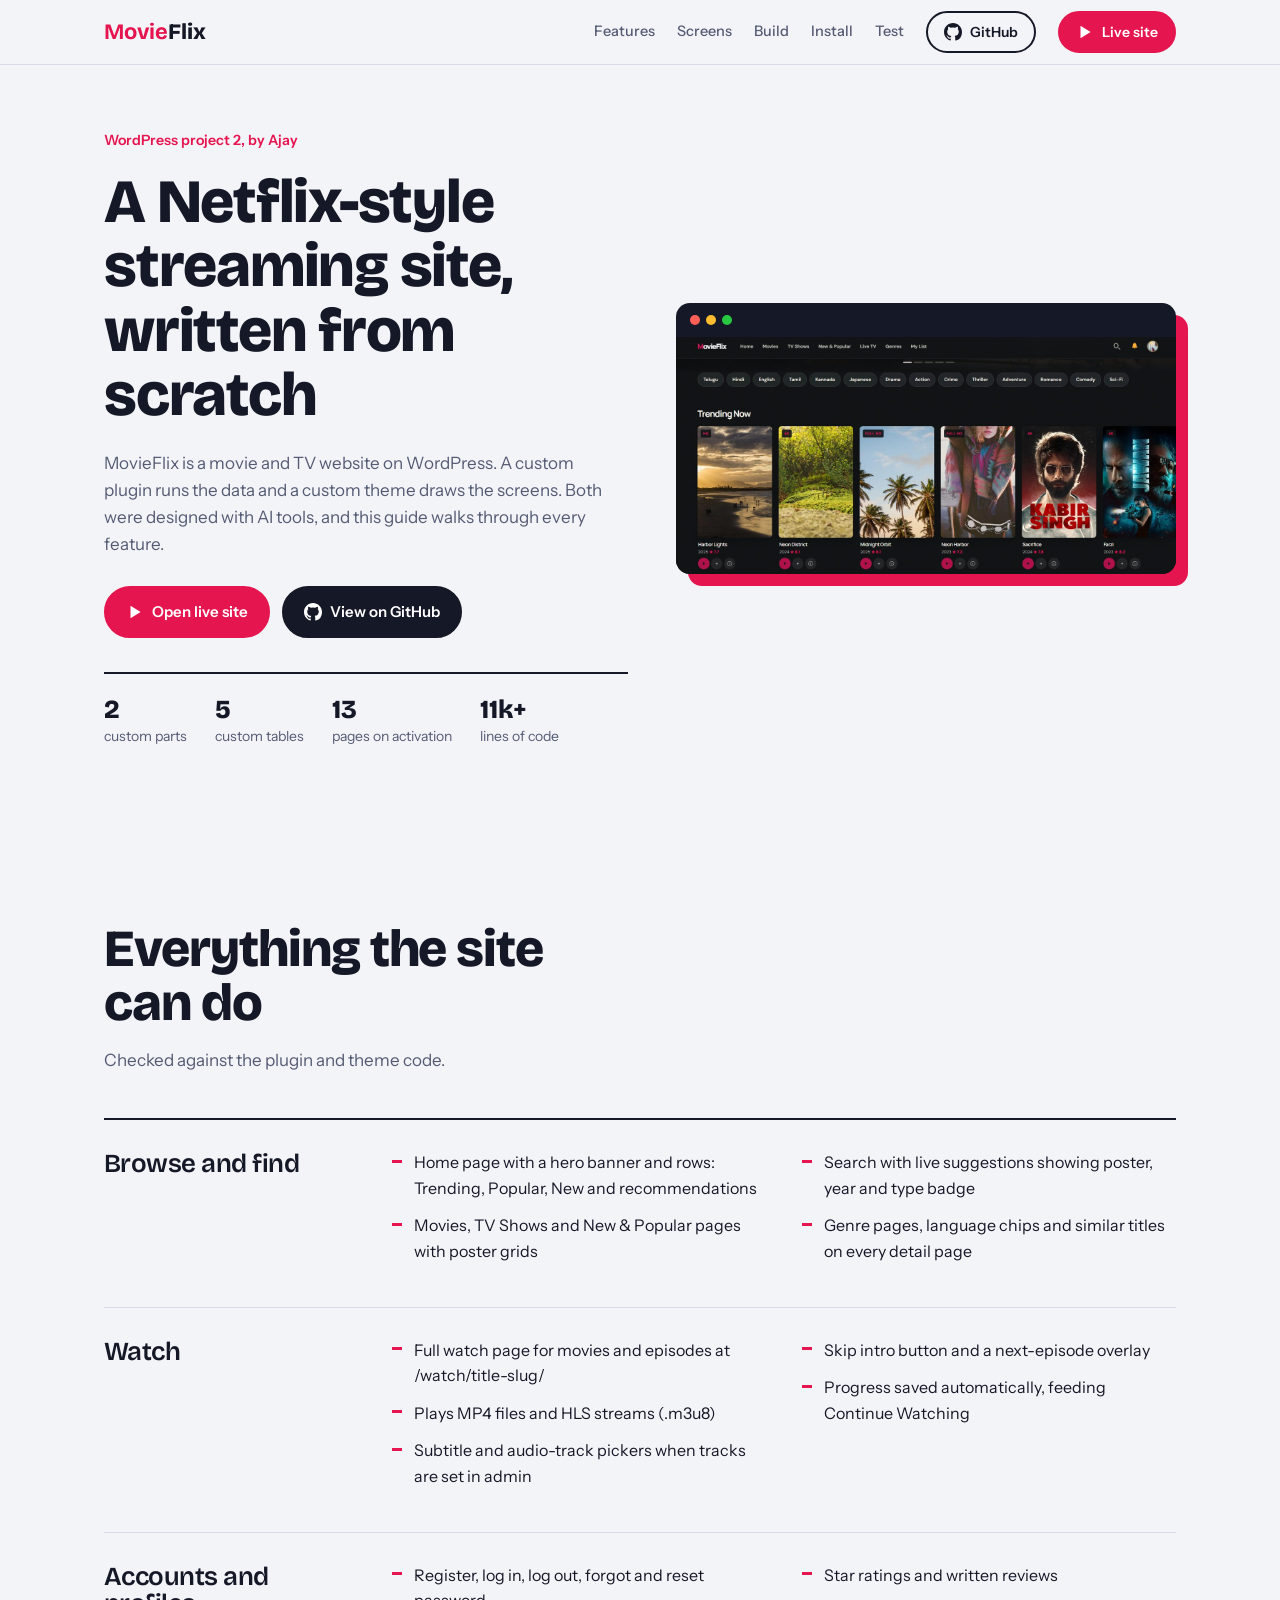
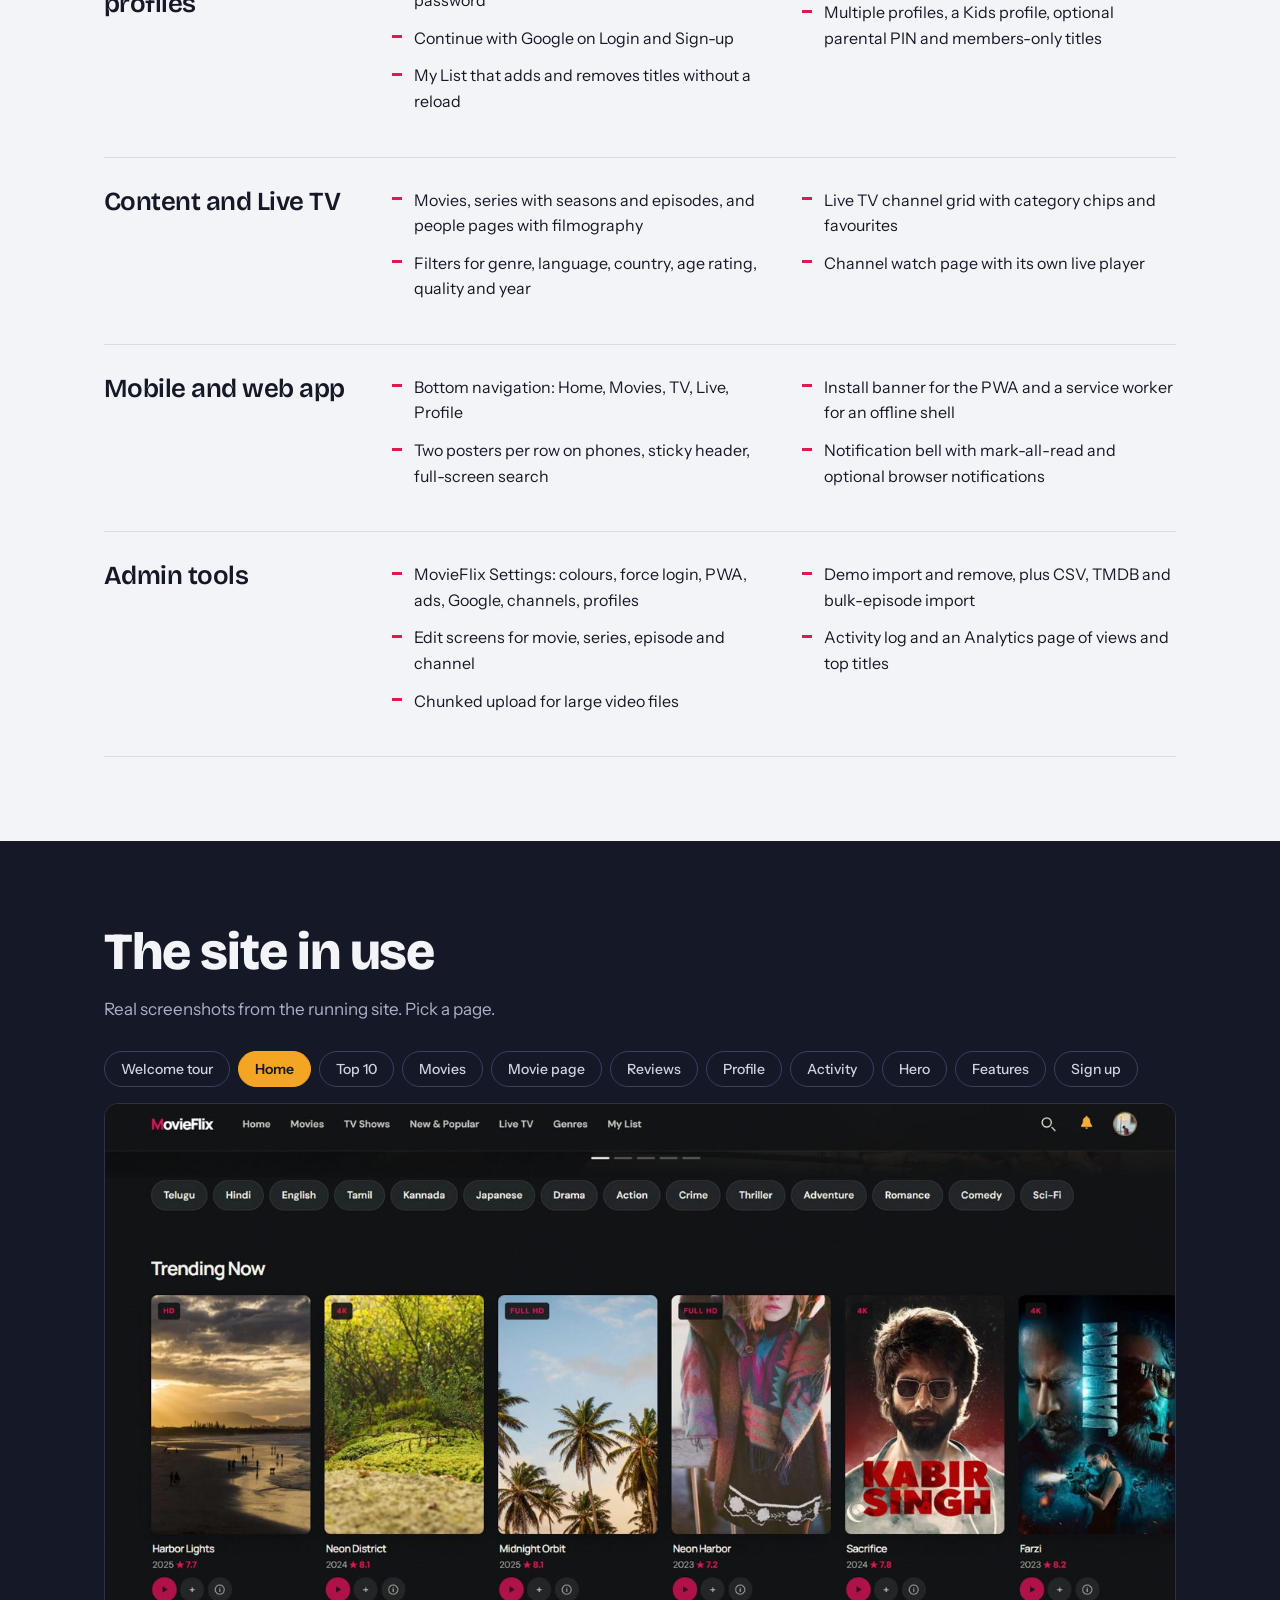
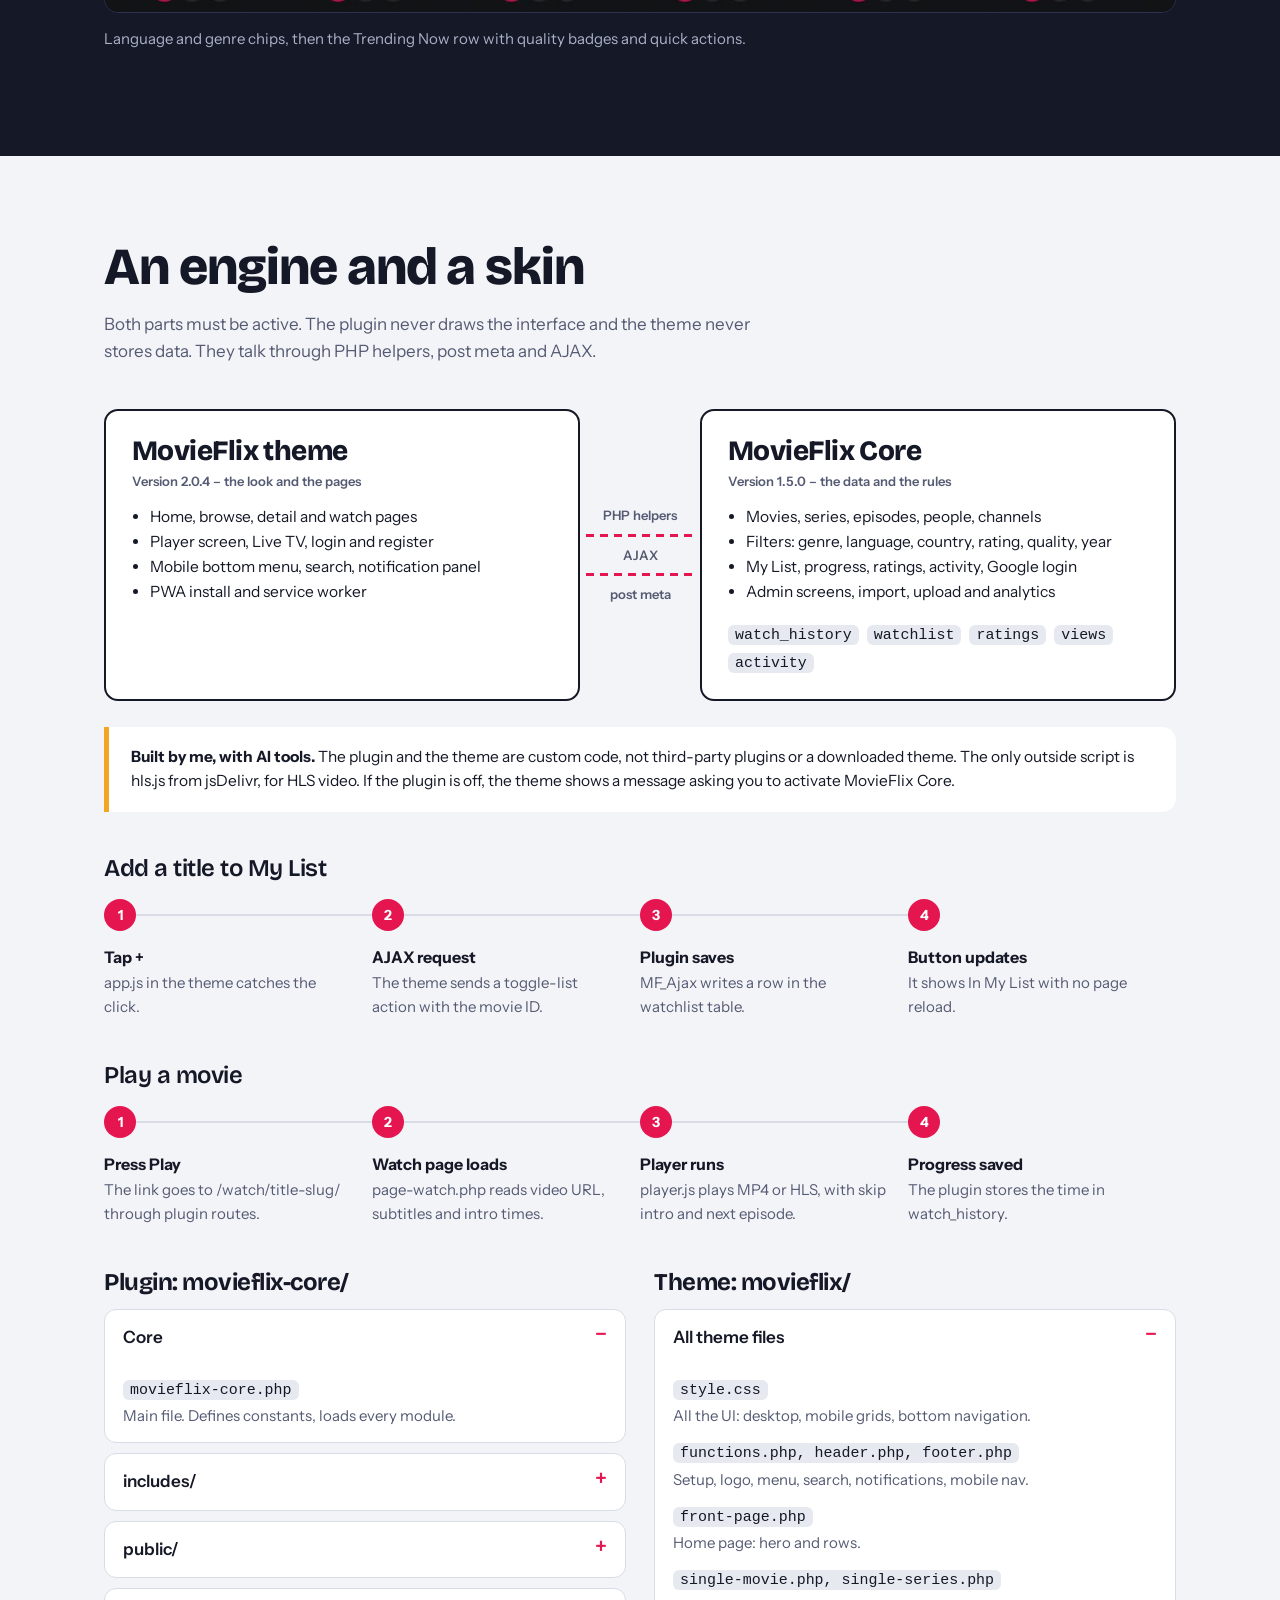
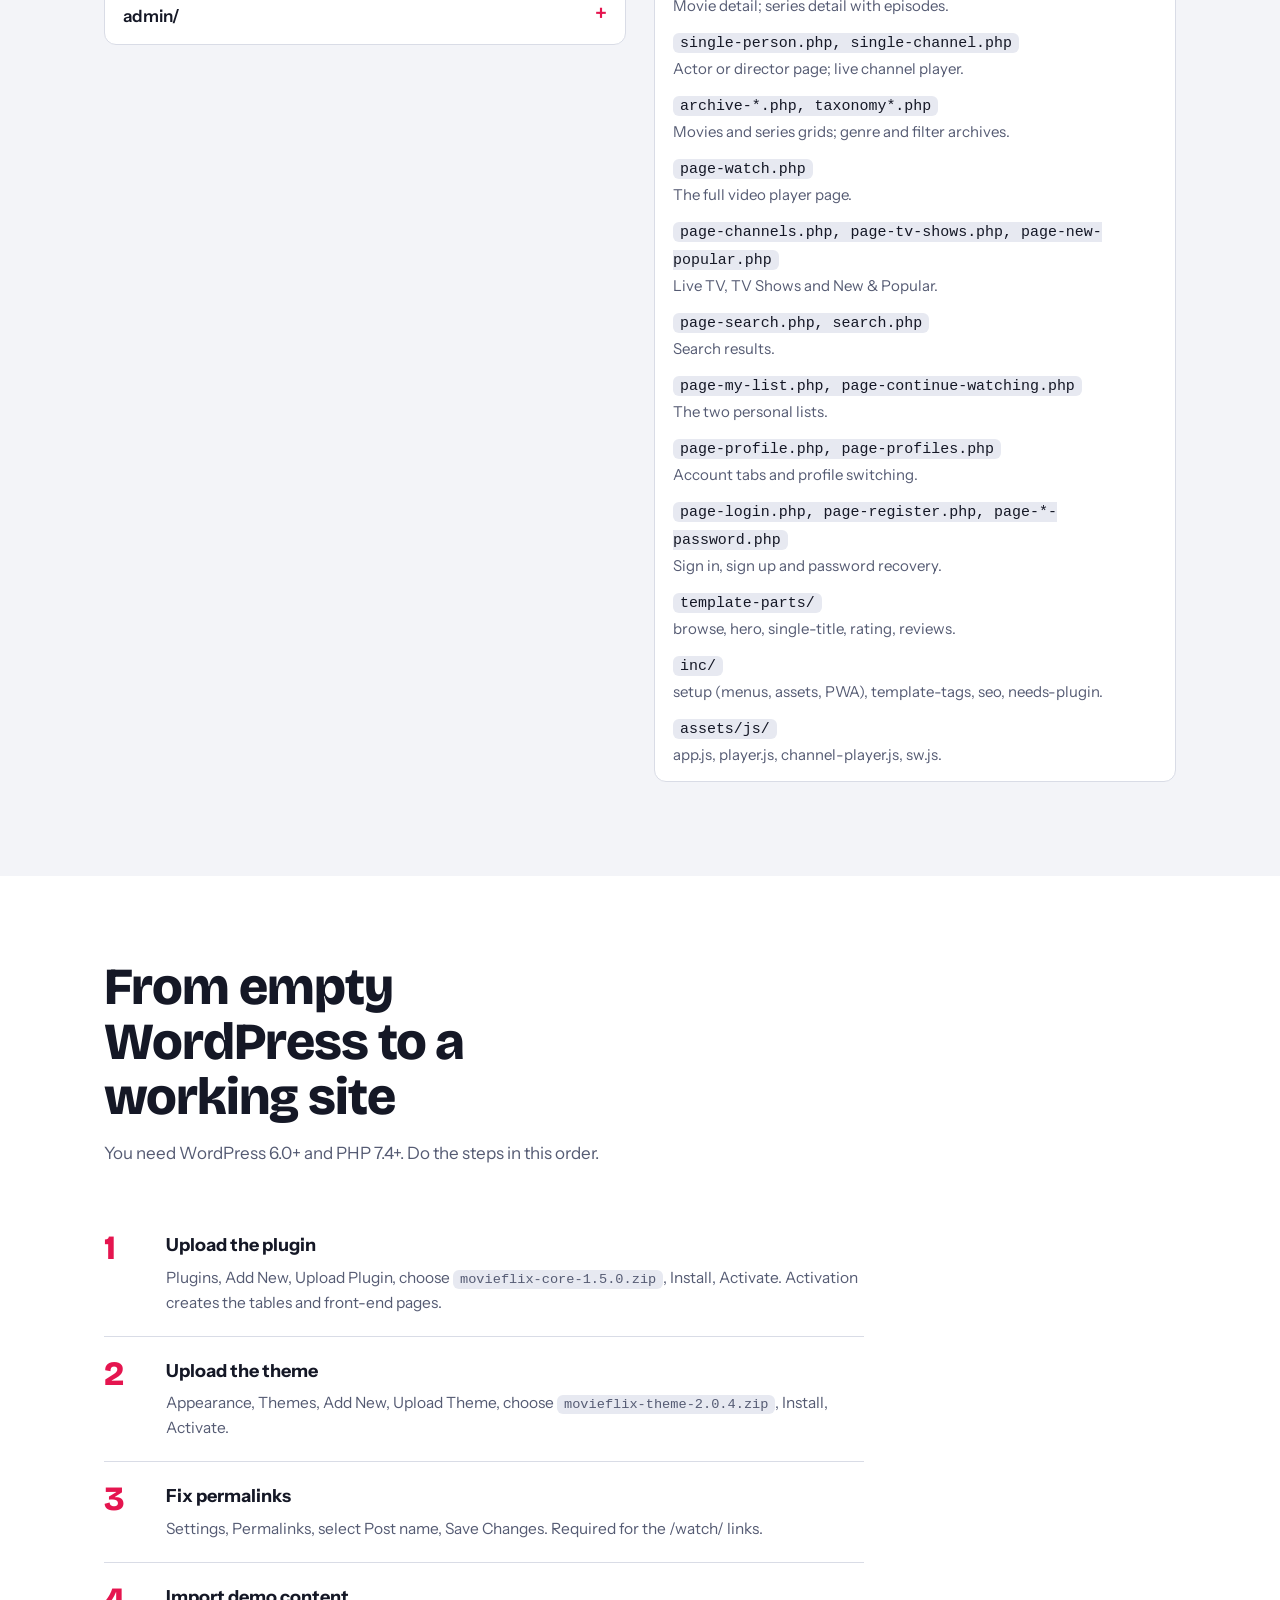
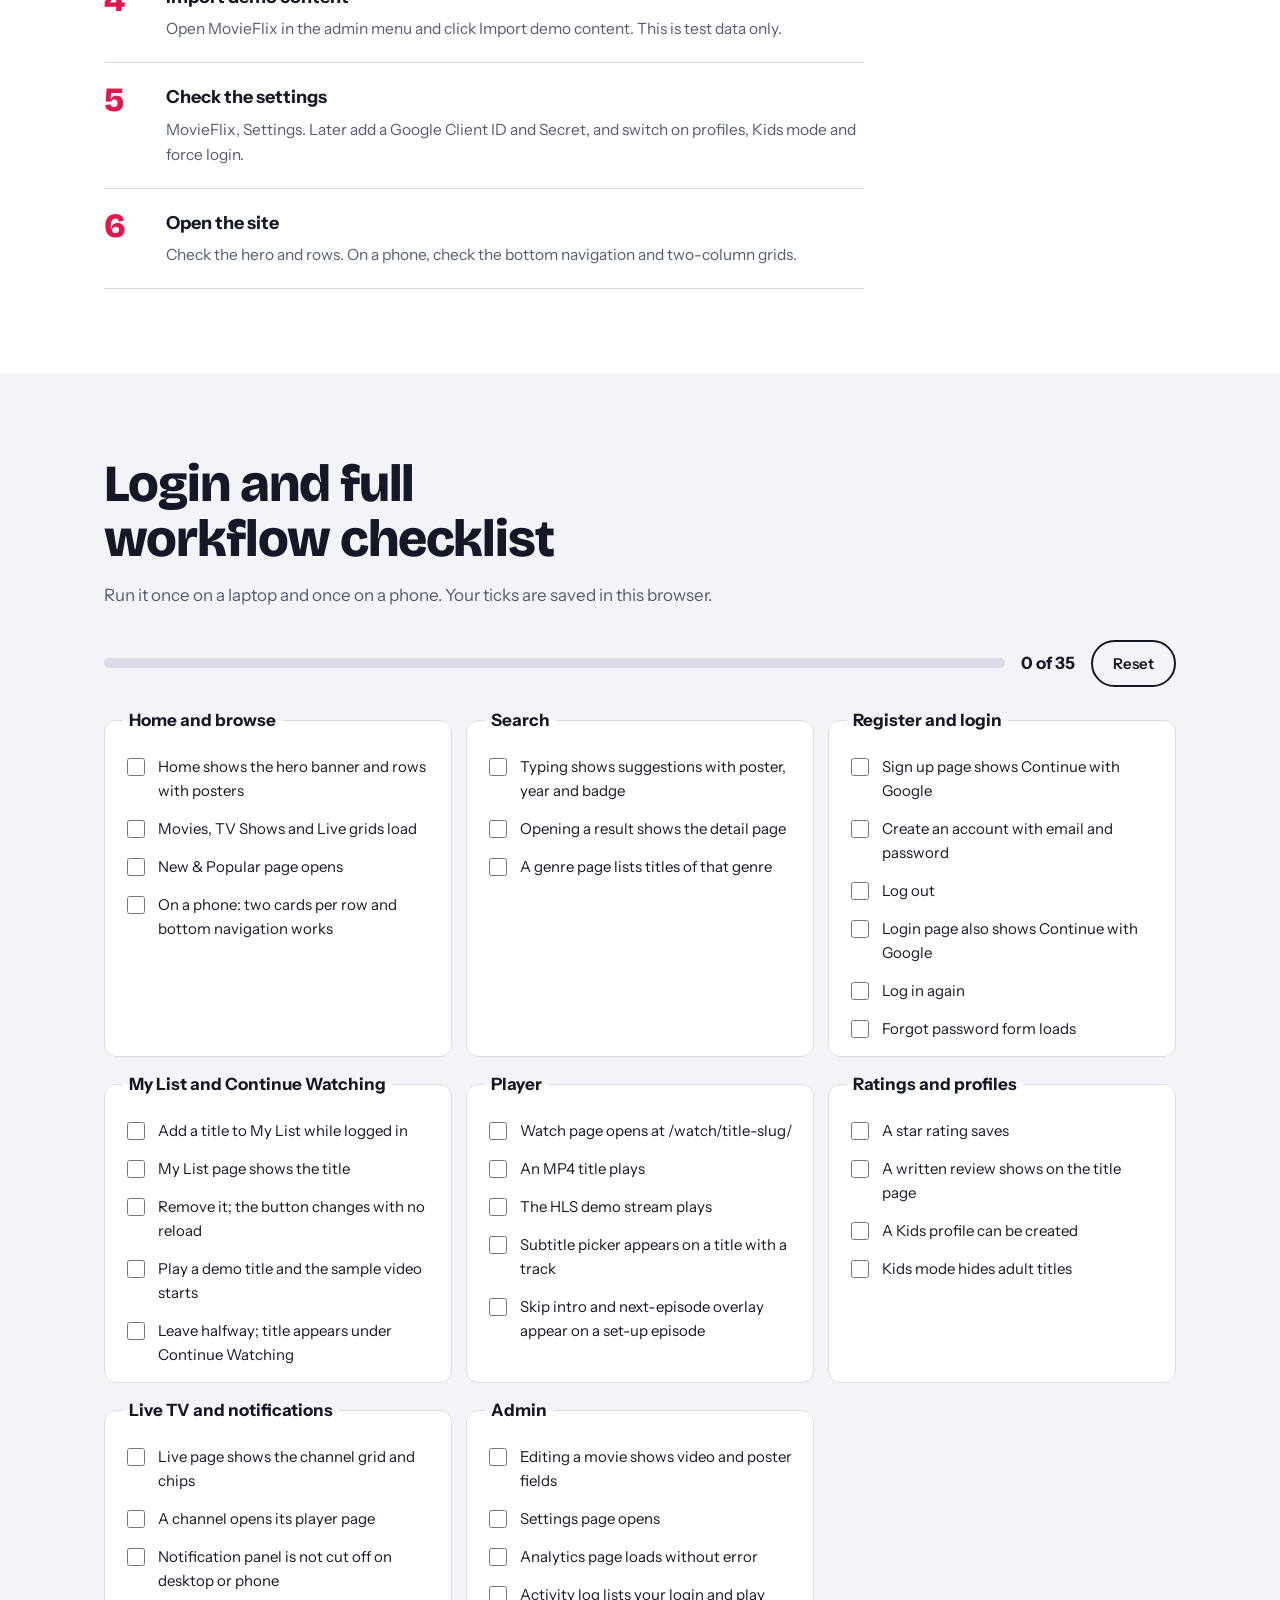
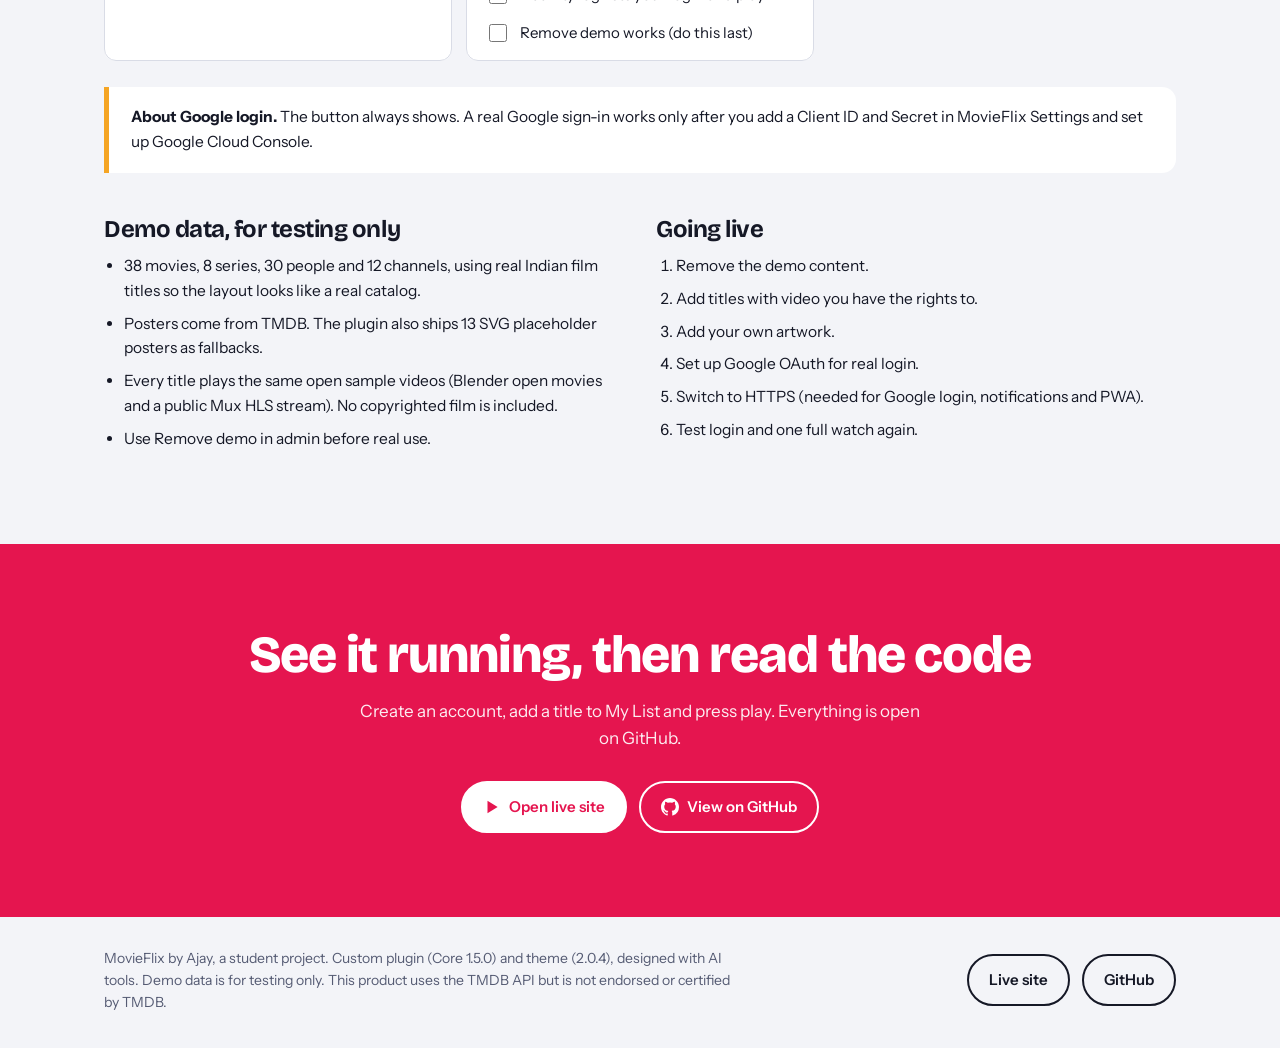
==== commit dac33a1c: "Add files via upload" ====
--- a/docs/index.html
+++ b/docs/index.html
@@ -1,821 +1,292 @@
 <!DOCTYPE html>
 <html lang="en">
 <head>
-<meta charset="UTF-8">
-<meta name="viewport" content="width=device-width, initial-scale=1, viewport-fit=cover">
-<title>MovieFlix — Complete Documentation &amp; Full Setup</title>
+<meta charset="utf-8">
+<meta name="viewport" content="width=device-width, initial-scale=1">
+<title>MovieFlix: a streaming site built on WordPress</title>
+<meta name="description" content="Project guide for MovieFlix, a custom WordPress plugin and theme that make a Netflix-style streaming website.">
+<link rel="preconnect" href="https://fonts.googleapis.com"><link rel="preconnect" href="https://fonts.gstatic.com" crossorigin>
+<link href="https://fonts.googleapis.com/css2?family=Bricolage+Grotesque:wght@600;800&family=Instrument+Sans:wght@400;500;600&display=swap" rel="stylesheet">
 <style>
-:root {
-  --bg: #0a0c0f;
-  --bg2: #12151a;
-  --bg3: #1a1f27;
-  --line: rgba(255,255,255,.09);
-  --text: #eef0f4;
-  --muted: #9aa3b2;
-  --primary: #e50f5a;
-  --accent: #7c3aed;
-  --ok: #34d399;
-  --warn: #fbbf24;
-  --radius: 12px;
-  --font: system-ui, -apple-system, "Segoe UI", Roboto, Arial, sans-serif;
-  --mono: ui-monospace, Menlo, Consolas, monospace;
-  --pad: 16px;
-  --bottom-h: 58px;
-  --safe-b: env(safe-area-inset-bottom, 0px);
-}
-* { box-sizing: border-box; margin: 0; padding: 0; }
-html {
-  scroll-behavior: smooth;
-  scroll-padding-top: 64px;
-  scroll-padding-bottom: calc(var(--bottom-h) + var(--safe-b) + 16px);
-  -webkit-text-size-adjust: 100%;
-}
-body {
-  font-family: var(--font);
-  background: var(--bg);
-  color: var(--text);
-  line-height: 1.55;
-  font-size: 15px;
-  overflow-x: hidden;
-  max-width: 100vw;
-  padding-bottom: calc(var(--bottom-h) + var(--safe-b) + 20px);
-}
-a { color: #60a5fa; text-decoration: none; }
-a:hover { text-decoration: underline; }
-
-.top {
-  position: sticky; top: 0; z-index: 40;
-  background: rgba(10,12,15,.96);
-  backdrop-filter: blur(10px);
-  -webkit-backdrop-filter: blur(10px);
-  border-bottom: 1px solid var(--line);
-}
-.top-inner {
-  max-width: 920px; margin: 0 auto;
-  padding: 12px var(--pad);
-  display: flex; align-items: center; justify-content: space-between; gap: 10px;
-}
-.logo { font-weight: 800; font-size: 1.1rem; color: #fff; }
-.logo span { color: var(--primary); }
-.top-tag {
-  font-size: .65rem; font-weight: 700; color: var(--muted);
-  background: var(--bg3); border: 1px solid var(--line);
-  padding: 4px 9px; border-radius: 999px; white-space: nowrap;
-}
-
-.hero {
-  background:
-    radial-gradient(ellipse 100% 70% at 0% -30%, rgba(229,15,90,.2), transparent 50%),
-    radial-gradient(ellipse 80% 50% at 100% 0%, rgba(124,58,237,.15), transparent 45%),
-    var(--bg);
-  border-bottom: 1px solid var(--line);
-  padding: 24px var(--pad) 20px;
-}
-.hero-inner { max-width: 920px; margin: 0 auto; }
-.hero h1 {
-  font-size: clamp(1.3rem, 5vw, 1.85rem);
-  font-weight: 800; letter-spacing: -.03em; line-height: 1.2;
-  margin-bottom: 8px;
-}
-.hero p { color: var(--muted); font-size: .9rem; max-width: 54ch; margin-bottom: 12px; }
-.badges { display: flex; flex-wrap: wrap; gap: 6px; }
-.badge {
-  font-size: .68rem; font-weight: 600; color: var(--muted);
-  background: var(--bg3); border: 1px solid var(--line);
-  padding: 4px 9px; border-radius: 999px;
-}
-.badge strong { color: var(--text); }
-.hero-links { margin: 14px 0 0; }
-.btn-gh { display: inline-block; background: var(--primary); color: #fff; font-weight: 700; font-size: .85rem; padding: 10px 16px; border-radius: 8px; }
-.btn-gh:hover { text-decoration: none; filter: brightness(1.1); }
-
-.wrap { max-width: 920px; margin: 0 auto; padding: 20px var(--pad) 28px; width: 100%; }
-section { margin-bottom: 36px; scroll-margin-top: 70px; }
-h2 {
-  font-size: clamp(1.08rem, 3.6vw, 1.32rem);
-  font-weight: 800; letter-spacing: -.02em;
-  margin-bottom: 10px;
-  display: flex; align-items: center; gap: 8px; flex-wrap: wrap;
-}
-h2 .num {
-  width: 24px; height: 24px; border-radius: 6px;
-  background: rgba(229,15,90,.18); color: var(--primary);
-  font-size: .75rem; display: inline-grid; place-items: center; flex-shrink: 0;
-}
-h3 { font-size: .95rem; font-weight: 700; color: #fff; margin: 18px 0 8px; }
-h4 { font-size: .88rem; font-weight: 700; color: #fff; margin-bottom: 4px; }
-p { color: var(--muted); margin-bottom: 8px; }
-p strong, li strong { color: var(--text); }
-ul, ol { color: var(--muted); padding-left: 1.15rem; margin-bottom: 10px; }
-li { margin-bottom: 5px; }
-code {
-  font-family: var(--mono); font-size: .8em;
-  background: rgba(255,255,255,.06); padding: 1px 5px; border-radius: 4px;
-  color: #e9d5ff; word-break: break-word;
-}
-
-.grid {
-  display: grid; grid-template-columns: 1fr; gap: 10px; margin: 12px 0;
-}
-@media (min-width: 560px) {
-  .grid { grid-template-columns: repeat(2, minmax(0,1fr)); }
-}
-@media (min-width: 840px) {
-  .grid.cols-3 { grid-template-columns: repeat(3, minmax(0,1fr)); }
-}
-.card {
-  background: var(--bg2); border: 1px solid var(--line);
-  border-radius: var(--radius); padding: 12px 13px; min-width: 0;
-}
-.card p { font-size: .82rem; margin: 0; }
-.card .tag {
-  font-size: .62rem; font-weight: 700; text-transform: uppercase;
-  letter-spacing: .04em; color: var(--primary); margin-bottom: 4px; display: block;
-}
-
-.note {
-  border-left: 3px solid var(--primary);
-  background: rgba(229,15,90,.08);
-  padding: 10px 12px; border-radius: 0 8px 8px 0;
-  margin: 10px 0; font-size: .84rem; color: var(--muted);
-}
-.note strong { color: #fda4af; }
-.note-ok { border-left-color: var(--ok); background: rgba(52,211,153,.08); }
-.note-ok strong { color: #6ee7b7; }
-.note-warn { border-left-color: var(--warn); background: rgba(251,191,36,.1); }
-.note-warn strong { color: #fcd34d; }
-
-.box {
-  background: var(--bg2); border: 1px solid var(--line);
-  border-radius: var(--radius); padding: 12px 13px; margin: 8px 0;
-}
-.box h4 {
-  font-size: .88rem; font-weight: 700; color: #fff;
-  display: flex; align-items: center; gap: 8px; margin-bottom: 6px;
-}
-.box .n {
-  width: 22px; height: 22px; border-radius: 6px; flex-shrink: 0;
-  background: rgba(124,58,237,.25); color: #c4b5fd;
-  font-size: .72rem; font-weight: 800;
-  display: inline-grid; place-items: center;
-}
-.box p, .box li { font-size: .84rem; }
-.box ol, .box ul { margin-bottom: 0; }
-
-.tree, .arch {
-  background: var(--bg2); border: 1px solid var(--line);
-  border-radius: var(--radius); padding: 10px 12px;
-  margin: 10px 0; overflow-x: auto; -webkit-overflow-scrolling: touch;
-  max-width: 100%;
-}
-.tree pre, .arch pre {
-  font-family: var(--mono); font-size: .67rem; line-height: 1.45;
-  white-space: pre; margin: 0; min-width: min-content;
-}
-.arch pre { color: #c4b5fd; }
-.tree pre { color: #a5b4fc; }
-.tree .c { color: #6b7280; }
-.tree .d { color: #f9a8d4; }
-.tree .f { color: #86efac; }
-
-.table-wrap {
-  margin: 10px 0; overflow-x: auto; -webkit-overflow-scrolling: touch;
-  border: 1px solid var(--line); border-radius: var(--radius); max-width: 100%;
-}
-table { width: 100%; border-collapse: collapse; font-size: .78rem; min-width: 440px; }
-th, td { text-align: left; padding: 8px 10px; border-bottom: 1px solid var(--line); vertical-align: top; }
-tr:last-child td { border-bottom: none; }
-th {
-  color: var(--muted); font-size: .65rem; font-weight: 700;
-  text-transform: uppercase; letter-spacing: .03em; background: var(--bg2);
-}
-td { color: var(--muted); }
-td strong { color: var(--text); }
-
-.ok-list li::marker { color: var(--ok); }
-
-.steps { counter-reset: step; margin: 12px 0; }
-.step {
-  display: grid; grid-template-columns: 30px 1fr; gap: 10px;
-  margin-bottom: 12px; align-items: start;
-}
-.step::before {
-  counter-increment: step;
-  content: counter(step);
-  width: 30px; height: 30px; border-radius: 50%;
-  background: linear-gradient(135deg, var(--primary), var(--accent));
-  color: #fff; font-weight: 800; font-size: .78rem;
-  display: grid; place-items: center;
-}
-.step p { margin: 0; font-size: .84rem; }
-
-/* Mobile bottom bar for docs */
-.bottom-bar {
-  position: fixed; left: 0; right: 0; bottom: 0; z-index: 50;
-  background: rgba(12,14,18,.97);
-  backdrop-filter: blur(12px);
-  -webkit-backdrop-filter: blur(12px);
-  border-top: 1px solid var(--line);
-  padding-bottom: var(--safe-b);
-}
-.bottom-inner {
-  display: grid; grid-template-columns: repeat(5, 1fr);
-  max-width: 920px; margin: 0 auto; height: var(--bottom-h);
-}
-.bottom-inner a {
-  display: flex; flex-direction: column; align-items: center; justify-content: center;
-  gap: 2px; color: var(--muted); text-decoration: none;
-  font-size: .6rem; font-weight: 600; min-width: 0; padding: 6px 2px;
-  -webkit-tap-highlight-color: transparent;
-}
-.bottom-inner a:hover, .bottom-inner a:focus { color: #fff; text-decoration: none; }
-.bottom-inner a .ico { font-size: .95rem; line-height: 1; }
-.bottom-inner a .label {
-  overflow: hidden; text-overflow: ellipsis; white-space: nowrap; max-width: 100%;
-}
-
-@media (min-width: 768px) {
-  :root { --pad: 24px; }
-  body { font-size: 16px; padding-bottom: 48px; }
-  .bottom-bar { display: none; }
-  .hero { padding: 36px var(--pad) 28px; }
-  .wrap { padding: 28px var(--pad) 56px; }
-  section { margin-bottom: 44px; }
-  .tree pre, .arch pre { font-size: .74rem; }
-  table { font-size: .85rem; min-width: 0; }
-}
-
-footer.doc-foot {
-  border-top: 1px solid var(--line);
-  padding: 16px var(--pad) 20px;
-  text-align: center; color: var(--muted); font-size: .75rem;
-}
-footer.doc-foot strong { color: var(--text); }
+:root{--paper:#f3f4f8;--ink:#151826;--mute:#555b73;--red:#e5154f;--amber:#f5a524;--line:#d9dce6;--white:#fff;--r:14px;box-sizing:border-box}
+*,*:before,*:after{box-sizing:inherit}
+html{scroll-behavior:smooth;scroll-padding-top:76px}
+body{margin:0;background:var(--paper);color:var(--ink);font:400 17px/1.6 "Instrument Sans",system-ui,sans-serif}
+h1,h2,h3{font-family:"Bricolage Grotesque","Instrument Sans",sans-serif;line-height:1.05;margin:0;letter-spacing:-.02em}
+a{color:inherit}
+:focus-visible{outline:3px solid var(--amber);outline-offset:2px}
+.wrap{max-width:1120px;margin:0 auto;padding:0 24px}
+section{padding:84px 0}
+h2{font-size:clamp(32px,4.4vw,52px);font-weight:800;max-width:15ch}
+.lede{color:var(--mute);max-width:60ch;margin:16px 0 0}
+.btn{display:inline-flex;align-items:center;gap:8px;padding:12px 20px;border-radius:999px;font-weight:600;font-size:15px;text-decoration:none;border:2px solid var(--ink);background:transparent;cursor:pointer;font-family:inherit;color:var(--ink)}
+.btn.red{background:var(--red);border-color:var(--red);color:#fff}
+.btn.dark{background:var(--ink);color:#fff}
+.btn:hover{transform:translateY(-1px)}
+.btn svg{width:18px;height:18px;fill:currentColor}
+/* nav */
+nav{position:sticky;top:0;z-index:20;background:rgba(243,244,248,.92);backdrop-filter:blur(8px);border-bottom:1px solid var(--line)}
+nav .wrap{display:flex;align-items:center;gap:22px;height:64px}
+.logo{font:800 22px "Bricolage Grotesque",sans-serif;text-decoration:none;margin-right:auto}
+.logo b{color:var(--red)}
+nav a.l{font-size:14.5px;font-weight:500;text-decoration:none;color:var(--mute)}
+nav a.l:hover{color:var(--ink)}
+nav .btn{padding:8px 16px;font-size:14px}
+@media(max-width:900px){nav a.l{display:none}}
+@media(max-width:520px){nav .btn.out{display:none}}
+/* hero */
+.hero{padding:64px 0 90px}
+.hero .wrap{display:grid;grid-template-columns:1.05fr 1fr;gap:48px;align-items:center}
+.hero small{display:block;font-weight:600;color:var(--red);margin-bottom:18px}
+.hero h1{font-size:clamp(38px,4.8vw,64px);font-weight:800;overflow-wrap:break-word}
+.hero p{color:var(--mute);margin:22px 0 28px;max-width:46ch}
+.row{display:flex;flex-wrap:wrap;gap:12px}
+.facts{display:flex;flex-wrap:wrap;gap:8px 28px;margin:34px 0 0;padding:20px 0 0;border-top:2px solid var(--ink)}
+.facts div{font-size:14px;color:var(--mute)}
+.facts b{display:block;font:800 26px "Bricolage Grotesque",sans-serif;color:var(--ink)}
+.frame{background:var(--ink);border-radius:var(--r);padding:34px 0 0;position:relative;box-shadow:12px 12px 0 var(--red);overflow:hidden}
+.frame:before{content:"";position:absolute;left:14px;top:12px;width:10px;height:10px;border-radius:50%;background:#ff5f57;box-shadow:16px 0 #febc2e,32px 0 #28c840}
+.frame img{display:block;width:100%;height:auto}
+@media(max-width:860px){.hero .wrap{grid-template-columns:1fr}.frame{box-shadow:8px 8px 0 var(--red)}}
+/* features */
+.groups{margin-top:44px;border-top:2px solid var(--ink)}
+.g{display:grid;grid-template-columns:260px 1fr;gap:28px;padding:30px 0;border-bottom:1px solid var(--line)}
+.g h3{font-size:26px;font-weight:600}
+.g ul{margin:0;padding:0;list-style:none;columns:2;column-gap:36px}
+.g li{padding:0 0 12px 22px;position:relative;break-inside:avoid;font-size:16px}
+.g li:before{content:"";position:absolute;left:0;top:.6em;width:10px;height:3px;background:var(--red)}
+@media(max-width:820px){.g{grid-template-columns:1fr;gap:12px}.g ul{columns:1}}
+/* gallery */
+.dark{background:var(--ink);color:#f3f4f8}
+.dark .lede{color:#aab0c8}
+.tabs{display:flex;gap:8px;overflow-x:auto;padding:28px 0 16px;scrollbar-width:thin}
+.tabs button{flex:none;font:500 14px "Instrument Sans",sans-serif;color:#cfd3e4;background:transparent;border:1px solid #3a4060;border-radius:999px;padding:8px 16px;cursor:pointer}
+.tabs button[aria-selected=true]{background:var(--amber);border-color:var(--amber);color:var(--ink);font-weight:600}
+.stage{background:#0b0d17;border:1px solid #2b3150;border-radius:var(--r);overflow:hidden}
+.stage img{display:block;width:100%;height:auto}
+.cap{margin:14px 0 0;color:#aab0c8;font-size:15px;min-height:3em}
+/* architecture */
+.arch{display:grid;grid-template-columns:1fr 120px 1fr;margin-top:44px;align-items:stretch}
+.box{background:var(--white);border:2px solid var(--ink);border-radius:var(--r);padding:26px}
+.box h3{font-size:28px;font-weight:800}
+.box .v{font-size:13px;color:var(--mute);margin:4px 0 14px;font-weight:600}
+.box ul{margin:0;padding-left:18px;font-size:15.5px}
+.link{display:flex;flex-direction:column;justify-content:center;align-items:center;text-align:center;font-size:13px;font-weight:600;color:var(--mute);padding:0 6px}
+.link i{display:block;width:100%;height:3px;background:repeating-linear-gradient(90deg,var(--red) 0 8px,transparent 8px 14px);margin:8px 0}
+.tbls{display:flex;flex-wrap:wrap;gap:8px;margin-top:20px}
+.tbls code,code{font:500 .88em ui-monospace,Menlo,Consolas,monospace;background:#e7e9f1;padding:2px 7px;border-radius:6px}
+.note{margin-top:26px;padding:18px 22px;border-left:5px solid var(--amber);background:#fff;border-radius:0 var(--r) var(--r) 0;font-size:15.5px}
+@media(max-width:820px){.arch{grid-template-columns:1fr}.link{padding:18px 0}.link i{width:3px;height:40px;background:repeating-linear-gradient(180deg,var(--red) 0 8px,transparent 8px 14px)}}
+/* flows */
+.flow{margin-top:44px}
+.flow h3{font-size:24px;font-weight:600;margin-bottom:18px}
+.steps{display:grid;grid-auto-flow:column;grid-auto-columns:1fr;gap:0;counter-reset:s}
+.steps div{padding:0 18px 0 0;position:relative;font-size:15px;color:var(--mute)}
+.steps b{display:block;color:var(--ink);font-size:16px;margin-top:14px}
+.steps div:before{counter-increment:s;content:counter(s);display:grid;place-items:center;width:32px;height:32px;border-radius:50%;background:var(--red);color:#fff;font-weight:700;font-size:14px;position:relative;z-index:1}
+.steps div:after{content:"";position:absolute;left:32px;right:0;top:15px;height:2px;background:var(--line)}
+.steps div:last-child:after{display:none}
+@media(max-width:820px){.steps{grid-auto-flow:row;gap:20px}.steps div:after{display:none}}
+/* files */
+.cols{display:grid;grid-template-columns:1fr 1fr;gap:28px;margin-top:44px;align-items:start}
+details{background:var(--white);border:1px solid var(--line);border-radius:12px;margin-bottom:10px}
+summary{cursor:pointer;padding:14px 18px;font-weight:600;list-style:none;display:flex;justify-content:space-between;gap:10px}
+summary::-webkit-details-marker{display:none}
+summary:after{content:"+";color:var(--red);font-size:22px;line-height:1}
+details[open] summary:after{content:"\2212"}
+details dl{margin:0;padding:0 18px 14px}
+details dt{margin-top:10px}
+details dd{margin:2px 0 0;color:var(--mute);font-size:15px}
+.cols>div>h3{font-size:24px;margin-bottom:14px}
+@media(max-width:820px){.cols{grid-template-columns:1fr}}
+/* install */
+.inst{margin:44px 0 0;padding:0;list-style:none;counter-reset:i;max-width:760px}
+.inst li{counter-increment:i;display:grid;grid-template-columns:48px 1fr;gap:6px 14px;padding:20px 0;border-bottom:1px solid var(--line)}
+.inst li:before{content:counter(i);grid-row:span 2;font:800 34px "Bricolage Grotesque",sans-serif;color:var(--red);line-height:1}
+.inst b{font-size:18px}
+.inst span{color:var(--mute);font-size:15.5px}
+/* checklist */
+.prog{display:flex;align-items:center;gap:16px;margin:30px 0 8px;flex-wrap:wrap}
+.bar{flex:1;min-width:180px;height:10px;background:var(--line);border-radius:9px;overflow:hidden}
+.bar i{display:block;height:100%;width:0;background:var(--red);transition:width .25s}
+.chk{display:grid;grid-template-columns:repeat(auto-fill,minmax(310px,1fr));gap:14px;margin-top:20px}
+.chk fieldset{border:1px solid var(--line);border-radius:12px;background:#fff;margin:0;padding:14px 18px 8px}
+.chk legend{font-weight:700;padding:0 6px}
+.chk label{display:flex;gap:10px;padding:7px 0;font-size:15px;cursor:pointer;align-items:flex-start}
+.chk input{accent-color:var(--red);width:18px;height:18px;margin-top:3px;flex:none}
+.chk input:checked+span{color:var(--mute);text-decoration:line-through}
+/* demo + live */
+.two{display:grid;grid-template-columns:1fr 1fr;gap:32px;margin-top:44px}
+.two h3{font-size:24px;margin-bottom:12px}
+.two ul,.two ol{margin:0;padding-left:20px}
+.two li{margin-bottom:8px;font-size:15.5px}
+@media(max-width:820px){.two{grid-template-columns:1fr}}
+.cta{background:var(--red);color:#fff;text-align:center}
+.cta h2{max-width:none;margin:0 auto}
+.cta p{max-width:52ch;margin:16px auto 28px;opacity:.92}
+.cta .row{justify-content:center}
+.cta .btn{border-color:#fff;color:#fff}
+.cta .btn.w{background:#fff;color:var(--red)}
+footer{padding:30px 0;font-size:14px;color:var(--mute)}
+footer .wrap{display:flex;flex-wrap:wrap;gap:12px 28px;justify-content:space-between;align-items:center}
+footer p{margin:0;max-width:70ch}
+@media(prefers-reduced-motion:reduce){html{scroll-behavior:auto}*{transition:none!important}}
 </style>
 </head>
 <body>
-
-<header class="top">
-  <div class="top-inner">
-    <div class="logo">Movie<span>Flix</span> Docs</div>
-    <span class="top-tag">Complete Guide</span>
-  </div>
-</header>
-
-<div class="hero">
-  <div class="hero-inner">
-    <h1>MovieFlix — Complete Documentation</h1>
-    <p>
-      Full guide: what the site is, all features, how the plugin and theme are built,
-      every important file, full setup steps, login/workflow testing, and go-live.
-      The plugin and the theme are custom designed by me (Ajay) with AI tools.
-    </p>
-    <p class="hero-links"><a class="btn-gh" href="https://github.com/ajay995182/movieflix" target="_blank" rel="noopener">View on GitHub</a></p>
-    <div class="badges">
-      <span class="badge"><strong>Plugin</strong> Core 1.5.0</span>
-      <span class="badge"><strong>Theme</strong> 2.0.4</span>
-      <span class="badge"><strong>WP</strong> 6.0+</span>
-      <span class="badge"><strong>PHP</strong> 7.4+</span>
-    </div>
-  </div>
-</div>
-
-<main class="wrap">
-
-<!-- ========== 1 OVERVIEW ========== -->
-<section id="overview">
-  <h2><span class="num">1</span> Overview — what is MovieFlix?</h2>
-  <p>
-    MovieFlix is a <strong>Netflix-style movie &amp; TV streaming website</strong> built on WordPress.
-    It is made of <strong>two parts</strong>. Both must be installed and active:
-  </p>
-  <div class="grid">
-    <div class="card">
-      <span class="tag">Plugin</span>
-      <h4>MovieFlix Core</h4>
-      <p>The <strong>engine</strong>. Stores movies, series, users, My List, watch progress, ratings, Live TV data, admin tools, Google login, notifications, analytics. Creates database tables and front-end pages on activation.</p>
-    </div>
-    <div class="card">
-      <span class="tag">Theme</span>
-      <h4>MovieFlix Theme</h4>
-      <p>The <strong>look and pages</strong>. Home, browse grids, detail pages, video player UI, Live TV screen, login/register, mobile bottom menu, search, notifications panel, PWA.</p>
-    </div>
-  </div>
-  <div class="note note-ok">
-    <strong>Built by me, with AI tools:</strong> both the MovieFlix Core plugin and the MovieFlix theme are custom code that I designed with AI tools. They are not third-party plugins or a downloaded theme. The only outside script is <strong>hls.js</strong> (loaded from jsDelivr) for HLS video.
-  </div>
-  <div class="note">
-    <strong>Important:</strong> If the plugin is not active, the theme only shows a message to activate MovieFlix Core. The streaming UI will not load without the plugin.
-  </div>
-</section>
-
-<!-- ========== 2 DEMO DATA ========== -->
-<section id="demo">
-  <h2><span class="num">2</span> Demo data (for testing only)</h2>
-  <div class="note-warn note">
-    <strong>Please read:</strong> The demo content exists <strong>only to test the website</strong>. This is not a real streaming service and it does not stream the films named in the demo. No copyrighted video is included.
-  </div>
-  <p>What the demo import adds:</p>
-  <ul>
-    <li><strong>38 movies, 8 series and 30 cast / director entries.</strong> Many use real Indian film titles and real people's names (Telugu, Hindi, Tamil, Kannada) so the layout looks like a real catalog.</li>
-    <li><strong>Poster and backdrop images</strong> loaded from <strong>TMDB</strong> (image.tmdb.org) for those titles. The plugin also ships 13 simple placeholder posters (SVG) used as fallbacks.</li>
-    <li><strong>Sample videos</strong> that are the same few open test files on every title: Blender open movies such as Big Buck Bunny and Elephants Dream from a public sample bucket, and a public Mux HLS test stream. They are <strong>not</strong> the actual films.</li>
-    <li><strong>12 Live TV channels</strong> and a sample subtitle file</li>
-  </ul>
-  <p>
-    After testing, use <strong>Remove demo</strong> in admin, then add your own licensed titles, artwork and real video or stream URLs before going live.
-  </p>
-  <div class="note">
-    <strong>Credit:</strong> This product uses the TMDB API but is not endorsed or certified by TMDB.
-  </div>
-</section>
-
-<!-- ========== 3 ALL FEATURES ========== -->
-<section id="features">
-  <h2><span class="num">3</span> All features explained clearly</h2>
-
-  <h3>A. Content the site can show</h3>
-  <ul class="ok-list">
-    <li><strong>Movies</strong> — full detail page with poster, backdrop, description, cast, genres, rating, play button</li>
-    <li><strong>TV series</strong> — seasons and episode lists</li>
-    <li><strong>Episodes</strong> — each episode can have its own video and “next episode” flow</li>
-    <li><strong>People</strong> — actors / directors with filmography</li>
-    <li><strong>Live TV channels</strong> — name, category, stream URL, favourite</li>
-    <li><strong>Taxonomies / filters</strong> — Genre, Language, Country, Age rating, Quality (HD/4K), Year</li>
-  </ul>
-
-  <h3>B. Finding content (discovery)</h3>
-  <ul class="ok-list">
-    <li>Home page with <strong>hero banner</strong> and content rows (Trending, Popular, New, recommendations)</li>
-    <li><strong>Movies</strong> and <strong>TV Shows</strong> browse pages with grids</li>
-    <li><strong>Search</strong> with live suggestions showing poster, year, and type badges</li>
-    <li>Genre pages and language chips</li>
-    <li><strong>New &amp; Popular</strong> page</li>
-    <li>Similar titles on detail pages</li>
-  </ul>
-
-  <h3>C. Watching (player)</h3>
-  <ul class="ok-list">
-    <li>Full <strong>Watch page</strong> for movies and episodes</li>
-    <li>Supports <strong>MP4</strong> and <strong>HLS</strong> (<code>.m3u8</code>) streams</li>
-    <li><strong>Subtitles</strong> selector when tracks are set in admin</li>
-    <li><strong>Audio tracks</strong> selector when set</li>
-    <li><strong>Skip intro</strong> button (intro start/end times from admin)</li>
-    <li><strong>Next episode</strong> overlay for series binge watching</li>
-    <li>Progress is saved automatically → powers <strong>Continue Watching</strong></li>
-  </ul>
-
-  <h3>D. User account</h3>
-  <ul class="ok-list">
-    <li>Register, Login, Logout</li>
-    <li><strong>Continue with Google</strong> button on both Login and Sign-up pages (needs Google API keys to complete real Google login)</li>
-    <li>Forgot password / reset password</li>
-    <li><strong>My List</strong> — add/remove titles via AJAX without page reload</li>
-    <li><strong>Continue Watching</strong> row and page</li>
-    <li>Star <strong>ratings</strong> and text <strong>reviews</strong></li>
-    <li><strong>Multiple profiles</strong> including a Kids profile</li>
-    <li><strong>Kids mode</strong> — filters adult content and can lock some navigation</li>
-    <li>Optional <strong>parental PIN</strong></li>
-    <li>Optional <strong>members-only</strong> titles</li>
-  </ul>
-
-  <h3>E. Live TV</h3>
-  <ul class="ok-list">
-    <li>Channel grid with category chips</li>
-    <li>Favourite channels for logged-in users</li>
-    <li>Channel watch page with live player</li>
-  </ul>
-
-  <h3>F. Mobile website</h3>
-  <ul class="ok-list">
-    <li>Bottom navigation: Home · Movies · TV · Live · Profile</li>
-    <li>Two posters per row on phones for Movies and Live (not three)</li>
-    <li>Sticky header, search overlay, notification panel that is not cut off</li>
-  </ul>
-
-  <h3>G. PWA &amp; notifications</h3>
-  <ul class="ok-list">
-    <li>Install app banner when the browser supports PWA</li>
-    <li>Service worker for a basic offline shell</li>
-    <li>In-app notification bell (read / mark all read)</li>
-    <li>Optional browser “Enable notifications” permission flow</li>
-  </ul>
-
-  <h3>H. Admin (WordPress dashboard)</h3>
-  <ul class="ok-list">
-    <li>MovieFlix Settings (colors, force login, PWA, ads, Google, channels, profiles…)</li>
-    <li>Edit screens for movie / series / episode / channel (video URL, posters, seasons, intro times…)</li>
-    <li>Chunked <strong>video upload</strong></li>
-    <li><strong>Import demo</strong> / remove demo</li>
-    <li>CSV / bulk tools for titles and episodes</li>
-    <li>Activity log (who watched, searched, logged in)</li>
-    <li><strong>Analytics</strong> page (views, plays, logins, top titles)</li>
-  </ul>
-
-  <div class="grid cols-3" style="margin-top:16px">
-    <div class="card">
-      <span class="tag">Browse</span>
-      <h4>Home &amp; grids</h4>
-      <p>Hero, rows, genres, search suggestions, Live chips.</p>
-    </div>
-    <div class="card">
-      <span class="tag">Watch</span>
-      <h4>Player</h4>
-      <p>MP4/HLS, subs, audio, skip intro, next episode.</p>
-    </div>
-    <div class="card">
-      <span class="tag">Account</span>
-      <h4>Users</h4>
-      <p>Login, Google, My List, profiles, kids mode.</p>
-    </div>
-  </div>
-</section>
-
-<!-- ========== 4 ARCHITECTURE ========== -->
-<section id="arch">
-  <h2><span class="num">4</span> How the plugin and theme were made</h2>
-  <p>
-    Design model: <strong>engine + skin</strong>.
-    The plugin never draws the Netflix UI by itself; the theme never stores My List or progress by itself.
-    They talk through PHP helpers, post meta, and AJAX.
-  </p>
-  <div class="arch">
-<pre>WordPress site
-│
-├── Plugin: MovieFlix Core          ← data + rules + APIs
-│     • Custom post types (movie, series, episode, person, channel)
-│     • Taxonomies (genre, language, country, rating, quality, year)
-│     • Custom DB tables (watchlist, history, ratings, views, activity)
-│     • AJAX endpoints (list, rate, progress, search, notify)
-│     • Admin screens (settings, import, analytics, upload)
-│
-└── Theme: MovieFlix                ← pages + CSS + player UI
-      • Templates (home, browse, watch, live, login, profile…)
-      • style.css (desktop layout + mobile bottom nav + 2-col grids)
-      • app.js / player.js / channel-player.js / sw.js
-      • Calls plugin helpers &amp; AJAX</pre>
-  </div>
-
-  <h3>Main design choices</h3>
-  <div class="grid">
-    <div class="card">
-      <h4>1. Custom post types</h4>
-      <p>Movies are not normal blog posts. Each title is a CPT with its own fields (video, poster, runtime, cast…).</p>
-    </div>
-    <div class="card">
-      <h4>2. Custom tables</h4>
-      <p>My List, watch progress, ratings, and activity use dedicated tables so queries stay fast and clear.</p>
-    </div>
-    <div class="card">
-      <h4>3. AJAX actions</h4>
-      <p>Adding to list, rating, saving progress, and search suggestions update the page without a full reload.</p>
-    </div>
-    <div class="card">
-      <h4>4. One class per job</h4>
-      <p>Example: <code>MF_Ajax</code> only handles AJAX; <code>MF_Content</code> only registers post types; <code>MF_Demo</code> only imports sample data.</p>
-    </div>
-  </div>
-
-  <h3>What happens when you activate the plugin</h3>
-  <ol>
-    <li>Creates database tables (watchlist, history, ratings, views, activity)</li>
-    <li>Registers movie / series / episode / person types and taxonomies</li>
-    <li>Creates pages: Login, Register, Profile, My List, Continue Watching, Search, Live TV, TV Shows, New &amp; Popular, Genres, Profiles, Lost / Reset Password. (The Watch page is a pretty URL, <code>/watch/title-slug/</code>, not a created page.)</li>
-    <li>Adds default genre terms</li>
-    <li>Saves a DB version number for future updates</li>
-  </ol>
-</section>
-
-<!-- ========== 5 PLUGIN FILES ========== -->
-<section id="plugin">
-  <h2><span class="num">5</span> Plugin files — full explanation</h2>
-  <p>Folder after unzip: <code>movieflix-core/</code></p>
-
-  <div class="tree">
-<pre><span class="d">movieflix-core/</span>
-├── <span class="f">movieflix-core.php</span>          <span class="c">Main bootstrap — loads everything</span>
-├── <span class="f">index.php</span>                   <span class="c">Security stub (blocks directory listing)</span>
-│
-├── <span class="d">includes/</span>                   <span class="c">Core business logic</span>
-│   ├── <span class="f">functions.php</span>           <span class="c">Helpers: mf_opt, mf_img, mf_watch_url, mf_meta</span>
-│   ├── <span class="f">class-mf-install.php</span>    <span class="c">Activation: DB tables + page creation</span>
-│   ├── <span class="f">class-mf-content.php</span>    <span class="c">Registers CPT + taxonomies</span>
-│   ├── <span class="f">class-mf-query.php</span>      <span class="c">Home rows, similar titles, AJAX search</span>
-│   ├── <span class="f">class-mf-demo.php</span>       <span class="c">Demo content importer / remover</span>
-│   ├── <span class="f">demo-data.php</span>           <span class="c">Demo titles list (testing only)</span>
-│   ├── <span class="f">class-mf-activity.php</span>   <span class="c">Logs views, plays, logins, searches</span>
-│   ├── <span class="f">class-mf-google.php</span>     <span class="c">Google OAuth “Continue with Google”</span>
-│   ├── <span class="f">class-mf-extras.php</span>     <span class="c">Profiles, kids mode, channels, membership, PIN</span>
-│   └── <span class="f">class-mf-notify.php</span>     <span class="c">In-app + browser notification hooks</span>
-│
-├── <span class="d">public/</span>                     <span class="c">Front-end request handlers</span>
-│   ├── <span class="f">class-mf-routes.php</span>     <span class="c">Pretty URLs /watch/{slug}/</span>
-│   ├── <span class="f">class-mf-ajax.php</span>       <span class="c">My List, rate, progress, events</span>
-│   └── <span class="f">class-mf-forms.php</span>      <span class="c">Login, register, reviews, profile forms</span>
-│
-├── <span class="d">admin/</span>                      <span class="c">WordPress admin only</span>
-│   ├── <span class="f">class-mf-admin.php</span>      <span class="c">Settings UI</span>
-│   ├── <span class="f">class-mf-metaboxes.php</span>  <span class="c">Edit fields for movie/series/episode</span>
-│   ├── <span class="f">class-mf-upload.php</span>     <span class="c">Chunked video uploader</span>
-│   ├── <span class="f">class-mf-import.php</span>     <span class="c">CSV / TMDB / bulk episodes</span>
-│   ├── <span class="f">class-mf-activity-admin.php</span> <span class="c">Activity log screen</span>
-│   └── <span class="f">class-mf-analytics-admin.php</span> <span class="c">Analytics dashboard</span>
-│
-└── <span class="d">assets/</span>
-    ├── <span class="d">css/</span><span class="f">admin.css</span>
-    └── <span class="d">js/</span><span class="f">admin.js</span>, <span class="f">activity.js</span></pre>
-  </div>
-
-  <h3>What each class does (plain words)</h3>
-  <div class="table-wrap">
-  <table>
-    <thead><tr><th>File / class</th><th>Responsibility</th></tr></thead>
-    <tbody>
-      <tr><td><strong>movieflix-core.php</strong></td><td>Defines constants, loads modules, boots the plugin</td></tr>
-      <tr><td><strong>functions.php</strong></td><td>Small helpers: get setting, poster URL, watch link, meta</td></tr>
-      <tr><td><strong>MF_Install</strong></td><td>On activate: creates tables and front-end pages</td></tr>
-      <tr><td><strong>MF_Content</strong></td><td>Tells WordPress we have movies, series, people, taxonomies</td></tr>
-      <tr><td><strong>MF_Query</strong></td><td>Builds home rows, recommendations, search suggestions</td></tr>
-      <tr><td><strong>MF_Demo + demo-data.php</strong></td><td>Fills site with sample titles for testing only</td></tr>
-      <tr><td><strong>MF_Ajax</strong></td><td>Toggle My List, save progress, rate, track play events</td></tr>
-      <tr><td><strong>MF_Forms</strong></td><td>Processes login, register, review, profile forms</td></tr>
-      <tr><td><strong>MF_Routes</strong></td><td>Pretty /watch/slug/ rewrite rules</td></tr>
-      <tr><td><strong>MF_Activity</strong></td><td>Writes activity rows used by Analytics</td></tr>
-      <tr><td><strong>MF_Google</strong></td><td>Continue with Google OAuth start + callback</td></tr>
-      <tr><td><strong>MF_Extras</strong></td><td>Live channels, multi-profiles, kids filter, PIN, membership</td></tr>
-      <tr><td><strong>MF_Notify</strong></td><td>Notification list for the bell icon</td></tr>
-      <tr><td><strong>MF_Metaboxes</strong></td><td>Admin fields: video, posters, seasons, intro, audio</td></tr>
-      <tr><td><strong>MF_Upload</strong></td><td>Upload large videos in chunks</td></tr>
-      <tr><td><strong>MF_Import</strong></td><td>CSV / bulk import tools</td></tr>
-      <tr><td><strong>MF_Analytics_Admin</strong></td><td>Admin Analytics page (views, plays, top titles)</td></tr>
-    </tbody>
-  </table>
-  </div>
-
-  <h3>Database tables the plugin creates</h3>
-  <div class="table-wrap">
-  <table>
-    <thead><tr><th>Table</th><th>What it stores</th></tr></thead>
-    <tbody>
-      <tr><td><code>watch_history</code></td><td>Continue Watching (position, duration, completed)</td></tr>
-      <tr><td><code>watchlist</code></td><td>My List entries</td></tr>
-      <tr><td><code>ratings</code></td><td>User star ratings</td></tr>
-      <tr><td><code>views</code></td><td>View / play event counts</td></tr>
-      <tr><td><code>activity</code></td><td>Full activity log for Analytics</td></tr>
-    </tbody>
-  </table>
-  </div>
-</section>
-
-<!-- ========== 6 THEME FILES ========== -->
-<section id="theme">
-  <h2><span class="num">6</span> Theme files — full explanation</h2>
-  <p>Folder after unzip: <code>movieflix/</code></p>
-
-  <div class="tree">
-<pre><span class="d">movieflix/</span>
-├── <span class="f">style.css</span>                 <span class="c">All UI (desktop + mobile grids + bottom nav)</span>
-├── <span class="f">functions.php</span>             <span class="c">Theme bootstrap, version, loads inc/</span>
-├── <span class="f">header.php</span>                <span class="c">Logo, nav, search, notifications, account</span>
-├── <span class="f">footer.php</span>                <span class="c">Footer links + mobile bottom nav</span>
-├── <span class="f">front-page.php</span>            <span class="c">Home (hero + rows)</span>
-├── <span class="f">index.php</span> · <span class="f">404.php</span>
-│
-├── <span class="f">single-movie.php</span>          <span class="c">Movie detail page</span>
-├── <span class="f">single-series.php</span>         <span class="c">Series detail + episodes</span>
-├── <span class="f">single-person.php</span>         <span class="c">Actor / director page</span>
-├── <span class="f">single-channel.php</span>        <span class="c">Live channel player page</span>
-├── <span class="f">archive-movie.php</span>         <span class="c">Movies browse grid</span>
-├── <span class="f">archive-series.php</span>        <span class="c">Series browse grid</span>
-├── <span class="f">taxonomy-genre.php</span>        <span class="c">Genre archive</span>
-│
-├── <span class="f">page-watch.php</span>            <span class="c">Full video player page</span>
-├── <span class="f">page-channels.php</span>         <span class="c">Live TV grid + category chips</span>
-├── <span class="f">page-tv-shows.php</span>
-├── <span class="f">page-new-popular.php</span>
-├── <span class="f">page-search.php</span>           <span class="c">Search results</span>
-├── <span class="f">page-my-list.php</span>
-├── <span class="f">page-continue-watching.php</span>
-├── <span class="f">page-profile.php</span>          <span class="c">Account tabs</span>
-├── <span class="f">page-profiles.php</span>         <span class="c">Switch profiles</span>
-├── <span class="f">page-login.php</span>            <span class="c">Sign in + Continue with Google</span>
-├── <span class="f">page-register.php</span>         <span class="c">Sign up + Google</span>
-├── <span class="f">page-lost-password.php</span> · <span class="f">page-reset-password.php</span>
-├── <span class="f">page-genres.php</span>
-│
-├── <span class="d">template-parts/</span>
-│   ├── <span class="f">browse.php</span>            <span class="c">Shared grid + filters</span>
-│   ├── <span class="f">hero.php</span>              <span class="c">Home hero slider</span>
-│   ├── <span class="f">single-title.php</span>      <span class="c">Shared detail layout + Up Next</span>
-│   ├── <span class="f">rating.php</span> · <span class="f">reviews.php</span>
-│
-├── <span class="d">inc/</span>
-│   ├── <span class="f">setup.php</span>             <span class="c">Menus, assets, PWA, image sizes</span>
-│   ├── <span class="f">template-tags.php</span>     <span class="c">movieflix_card, grid, Google button, nav</span>
-│   ├── <span class="f">seo.php</span>               <span class="c">Meta tags / SEO</span>
-│   └── <span class="f">needs-plugin.php</span>      <span class="c">Message if Core is inactive</span>
-│
-└── <span class="d">assets/js/</span>
-    ├── <span class="f">app.js</span>                <span class="c">Search, list, notifications, menus, PWA</span>
-    ├── <span class="f">player.js</span>             <span class="c">HLS player, subs, skip, next overlay</span>
-    ├── <span class="f">channel-player.js</span>     <span class="c">Live channel player</span>
-    └── <span class="f">sw.js</span>                 <span class="c">Service worker (PWA)</span></pre>
-  </div>
-
-  <p>
-    <strong>Theme job:</strong> draw the UI and call the plugin.<br>
-    <strong>Plugin job:</strong> store data and answer “save list / save progress / search”.
-  </p>
-</section>
-
-<!-- ========== 7 HOW IT WORKS ========== -->
-<section id="flow">
-  <h2><span class="num">7</span> How plugin + theme work together</h2>
-
-  <h3>Example: Add to My List</h3>
-  <div class="steps">
-    <div class="step"><div><h4>User taps +</h4><p>Theme <code>app.js</code> catches the click.</p></div></div>
-    <div class="step"><div><h4>AJAX request</h4><p>Sends toggle-list action + movie ID to the plugin.</p></div></div>
-    <div class="step"><div><h4>Plugin saves</h4><p><code>MF_Ajax</code> writes a row in the <code>watchlist</code> table.</p></div></div>
-    <div class="step"><div><h4>UI updates</h4><p>Button shows “In My List” without reloading the page.</p></div></div>
-  </div>
-
-  <h3>Example: Play a movie</h3>
-  <div class="steps">
-    <div class="step"><div><h4>Open Play</h4><p>Goes to <code>/watch/title-slug/</code> via routes.</p></div></div>
-    <div class="step"><div><h4>Watch page loads</h4><p><code>page-watch.php</code> reads video URL, subs, intro times from post meta.</p></div></div>
-    <div class="step"><div><h4>Player runs</h4><p><code>player.js</code> plays MP4 or HLS; skip intro / next episode when set.</p></div></div>
-    <div class="step"><div><h4>Progress saved</h4><p>Plugin stores time in <code>watch_history</code> for Continue Watching.</p></div></div>
-  </div>
-</section>
-
-<!-- ========== 8 FULL SETUP ========== -->
-<section id="setup">
-  <h2><span class="num">8</span> Full setup (install from zero)</h2>
-  <p>Follow these steps in order on a WordPress site (local or hosting).</p>
-
-  <div class="box">
-    <h4><span class="n">1</span> Upload the plugin</h4>
-    <ol>
-      <li>WordPress → <strong>Plugins → Add New → Upload Plugin</strong></li>
-      <li>Choose <code>movieflix-core-….zip</code> → Install → <strong>Activate</strong></li>
-      <li>Activation creates tables and pages (Login, My List, Live TV, etc.)</li>
-    </ol>
-  </div>
-  <div class="box">
-    <h4><span class="n">2</span> Upload the theme</h4>
-    <ol>
-      <li><strong>Appearance → Themes → Add New → Upload Theme</strong></li>
-      <li>Choose <code>movieflix-theme-….zip</code> → Install → <strong>Activate</strong></li>
-      <li>If plugin is off, you only see “please activate Core”</li>
-    </ol>
-  </div>
-  <div class="box">
-    <h4><span class="n">3</span> Permalinks (required)</h4>
-    <ol>
-      <li><strong>Settings → Permalinks</strong></li>
-      <li>Select <strong>Post name</strong></li>
-      <li>Click <strong>Save Changes</strong> once</li>
-    </ol>
-  </div>
-  <div class="box">
-    <h4><span class="n">4</span> Import demo data (testing only)</h4>
-    <ol>
-      <li>Open MovieFlix admin → demo / import</li>
-      <li>Click <strong>Import demo content</strong> and wait</li>
-      <li>This loads <strong>fake sample data for testing</strong> — not a licensed library</li>
-    </ol>
-  </div>
-  <div class="box">
-    <h4><span class="n">5</span> Settings check</h4>
-    <ol>
-      <li>Open MovieFlix → Settings</li>
-      <li>Optional later: Google Client ID &amp; Secret, profiles, kids mode, force login</li>
-    </ol>
-  </div>
-  <div class="box">
-    <h4><span class="n">6</span> Open the site</h4>
-    <ol>
-      <li>Visit the homepage — hero + rows of demo titles</li>
-      <li>Check phone: bottom nav + 2-column Movies/Live grids</li>
-    </ol>
-  </div>
-</section>
-
-<!-- ========== 9 TESTING ========== -->
-<section id="test">
-  <h2><span class="num">9</span> Testing: login &amp; full workflow</h2>
-  <p>After setup + demo import, run this on desktop and mobile.</p>
-
-  <div class="box">
-    <h4><span class="n">A</span> Home &amp; browse</h4>
-    <ul>
-      <li>Homepage shows hero and rows with posters</li>
-      <li>Movies / TV / Live grids load</li>
-      <li>On phone: <strong>2 cards per row</strong>, site bottom nav works</li>
-    </ul>
-  </div>
-  <div class="box">
-    <h4><span class="n">B</span> Search</h4>
-    <ul>
-      <li>Type a title — suggestions with poster appear</li>
-      <li>Open a result → detail page works</li>
-    </ul>
-  </div>
-  <div class="box">
-    <h4><span class="n">C</span> Register &amp; login workflow</h4>
-    <ol>
-      <li>Open <strong>Sign up</strong> — confirm <strong>Continue with Google</strong> is visible</li>
-      <li>Create account with email + password</li>
-      <li>Log out</li>
-      <li>Open <strong>Login</strong> — Google button must show here too</li>
-      <li>Log in again</li>
-      <li>Optional: Forgot password form loads</li>
-    </ol>
-    <p style="margin-top:8px"><strong>Note:</strong> Google button always shows. Real Google sign-in needs Client ID + Secret in Settings and Google Cloud Console.</p>
-  </div>
-  <div class="box">
-    <h4><span class="n">D</span> My List &amp; Continue Watching</h4>
-    <ol>
-      <li>While logged in, add a title to My List</li>
-      <li>Open My List page — title appears</li>
-      <li>Play a demo title (sample video starts)</li>
-      <li>Leave mid-way → check Continue Watching</li>
-    </ol>
-  </div>
-  <div class="box">
-    <h4><span class="n">E</span> Live TV &amp; notifications</h4>
-    <ul>
-      <li>Live page: channel grid + chips</li>
-      <li>Bell icon: panel not cut off; Enable notifications may ask browser permission</li>
-    </ul>
-  </div>
-  <div class="box">
-    <h4><span class="n">F</span> Admin</h4>
-    <ul>
-      <li>Edit a movie — video / poster fields present</li>
-      <li>Analytics page loads without error</li>
-    </ul>
-  </div>
-</section>
-
-<!-- ========== 10 GO LIVE ========== -->
-<section id="golive">
-  <h2><span class="num">10</span> After testing → go live</h2>
-  <ol>
-    <li>Remove demo content</li>
-    <li>Add your own movies / series with real video or HLS URLs</li>
-    <li>Configure Google OAuth if you want real Google login</li>
-    <li>Use <strong>HTTPS</strong> (needed for Google, push notifications, PWA install)</li>
-    <li>Optional: enable profiles, kids mode, membership</li>
-    <li>Test login + one full watch again on production</li>
-  </ol>
-</section>
-
-<!-- ========== 11 SUMMARY ========== -->
-<section id="summary">
-  <h2><span class="num">11</span> Quick summary</h2>
-  <div class="grid">
-    <div class="card">
-      <h4>Plugin</h4>
-      <p>Engine: data, users, APIs, admin, demo import, analytics.</p>
-    </div>
-    <div class="card">
-      <h4>Theme</h4>
-      <p>Skin: pages, player UI, mobile layout, bottom nav.</p>
-    </div>
-    <div class="card">
-      <h4>Demo data</h4>
-      <p>Fake content for testing only — remove before real users.</p>
-    </div>
-    <div class="card">
-      <h4>Setup order</h4>
-      <p>Plugin → Theme → Permalinks → Import demo → Test → Go live.</p>
-    </div>
-  </div>
-  <div class="note-ok note">
-    <strong>One line:</strong> Plugin stores everything and answers AJAX; Theme shows the Netflix-style website and mobile UI.
-  </div>
-</section>
-
-</main>
-
-<footer class="doc-foot">
-  <p><strong>MovieFlix Complete Documentation</strong></p>
-  <p>Plugin Core 1.5.0 · Theme 2.0.4 · Demo data for testing only</p>
-  <p>Custom plugin and theme by Ajay, designed with AI tools · <a href="https://github.com/ajay995182/movieflix" target="_blank" rel="noopener">GitHub</a></p>
-  <p>This product uses the TMDB API but is not endorsed or certified by TMDB.</p>
-</footer>
-
-<nav class="bottom-bar" aria-label="Documentation sections">
-  <div class="bottom-inner">
-    <a href="#overview"><span class="ico" aria-hidden="true">◎</span><span class="label">Overview</span></a>
-    <a href="#features"><span class="ico" aria-hidden="true">★</span><span class="label">Features</span></a>
-    <a href="#plugin"><span class="ico" aria-hidden="true">☰</span><span class="label">Files</span></a>
-    <a href="#setup"><span class="ico" aria-hidden="true">①</span><span class="label">Setup</span></a>
-    <a href="#test"><span class="ico" aria-hidden="true">✓</span><span class="label">Test</span></a>
-  </div>
-</nav>
-
+<svg width="0" height="0" style="position:absolute"><defs>
+<symbol id="gh" viewBox="0 0 16 16"><path d="M8 0C3.58 0 0 3.58 0 8c0 3.54 2.29 6.53 5.47 7.59.4.07.55-.17.55-.38v-1.33c-2.23.48-2.7-1.07-2.7-1.07-.36-.92-.89-1.17-.89-1.17-.73-.5.05-.49.05-.49.8.06 1.23.83 1.23.83.71 1.22 1.87.87 2.33.66.07-.52.28-.87.5-1.07-1.78-.2-3.64-.89-3.64-3.95 0-.87.31-1.59.82-2.15-.08-.2-.36-1.02.08-2.12 0 0 .67-.21 2.2.82a7.6 7.6 0 014 0c1.53-1.04 2.2-.82 2.2-.82.44 1.1.16 1.92.08 2.12.51.56.82 1.28.82 2.15 0 3.07-1.87 3.75-3.65 3.95.29.25.54.73.54 1.48v2.2c0 .21.15.46.55.38A8.01 8.01 0 0016 8c0-4.42-3.58-8-8-8z"/></symbol>
+<symbol id="pl" viewBox="0 0 16 16"><path d="M4 2.5v11l9-5.5z"/></symbol></defs></svg>
+
+<nav><div class="wrap">
+<a class="logo" href="#top"><b>Movie</b>Flix</a>
+<a class="l" href="#features">Features</a><a class="l" href="#screens">Screens</a><a class="l" href="#build">Build</a><a class="l" href="#install">Install</a><a class="l" href="#test">Test</a>
+<a class="btn out" href="https://github.com/ajay995182/movieflix" target="_blank" rel="noopener"><svg><use href="#gh"/></svg>GitHub</a>
+<a class="btn red" href="https://movieflix.freehosting.dev/" target="_blank" rel="noopener"><svg><use href="#pl"/></svg>Live site</a>
+</div></nav>
+
+<header class="hero" id="top"><div class="wrap">
+<div>
+<small>WordPress project 2, by Ajay</small>
+<h1>A Netflix-style streaming site, written from scratch</h1>
+<p>MovieFlix is a movie and TV website on WordPress. A custom plugin runs the data and a custom theme draws the screens. Both were designed with AI tools, and this guide walks through every feature.</p>
+<div class="row">
+<a class="btn red" href="https://movieflix.freehosting.dev/" target="_blank" rel="noopener"><svg><use href="#pl"/></svg>Open live site</a>
+<a class="btn dark" href="https://github.com/ajay995182/movieflix" target="_blank" rel="noopener"><svg><use href="#gh"/></svg>View on GitHub</a>
+</div>
+<div class="facts"><div><b>2</b>custom parts</div><div><b>5</b>custom tables</div><div><b>13</b>pages on activation</div><div><b>11k+</b>lines of code</div></div>
+</div>
+<div class="frame"><img src="shots/02-home-trending.jpg" alt="MovieFlix home page with genre chips and the Trending Now row"></div>
+</div></header>
+
+<section id="features"><div class="wrap">
+<h2>Everything the site can do</h2>
+<p class="lede">Checked against the plugin and theme code.</p>
+<div class="groups" id="groups"></div>
+</div></section>
+
+<section class="dark" id="screens"><div class="wrap">
+<h2>The site in use</h2>
+<p class="lede">Real screenshots from the running site. Pick a page.</p>
+<div class="tabs" id="tabs" role="tablist" aria-label="Screenshots"></div>
+<div class="stage"><img id="shot" src="shots/09-home-hero.jpg" alt=""></div>
+<p class="cap" id="cap"></p>
+</div></section>
+
+<section id="build"><div class="wrap">
+<h2>An engine and a skin</h2>
+<p class="lede">Both parts must be active. The plugin never draws the interface and the theme never stores data. They talk through PHP helpers, post meta and AJAX.</p>
+<div class="arch">
+<div class="box"><h3>MovieFlix theme</h3><div class="v">Version 2.0.4 &ndash; the look and the pages</div>
+<ul><li>Home, browse, detail and watch pages</li><li>Player screen, Live TV, login and register</li><li>Mobile bottom menu, search, notification panel</li><li>PWA install and service worker</li></ul></div>
+<div class="link">PHP helpers<i></i>AJAX<i></i>post meta</div>
+<div class="box"><h3>MovieFlix Core</h3><div class="v">Version 1.5.0 &ndash; the data and the rules</div>
+<ul><li>Movies, series, episodes, people, channels</li><li>Filters: genre, language, country, rating, quality, year</li><li>My List, progress, ratings, activity, Google login</li><li>Admin screens, import, upload and analytics</li></ul>
+<div class="tbls"><code>watch_history</code><code>watchlist</code><code>ratings</code><code>views</code><code>activity</code></div></div>
+</div>
+<div class="note"><b>Built by me, with AI tools.</b> The plugin and the theme are custom code, not third-party plugins or a downloaded theme. The only outside script is hls.js from jsDelivr, for HLS video. If the plugin is off, the theme shows a message asking you to activate MovieFlix Core.</div>
+
+<div class="flow"><h3>Add a title to My List</h3><div class="steps">
+<div><b>Tap +</b>app.js in the theme catches the click.</div>
+<div><b>AJAX request</b>The theme sends a toggle-list action with the movie ID.</div>
+<div><b>Plugin saves</b>MF_Ajax writes a row in the watchlist table.</div>
+<div><b>Button updates</b>It shows In My List with no page reload.</div></div></div>
+<div class="flow"><h3>Play a movie</h3><div class="steps">
+<div><b>Press Play</b>The link goes to /watch/title-slug/ through plugin routes.</div>
+<div><b>Watch page loads</b>page-watch.php reads video URL, subtitles and intro times.</div>
+<div><b>Player runs</b>player.js plays MP4 or HLS, with skip intro and next episode.</div>
+<div><b>Progress saved</b>The plugin stores the time in watch_history.</div></div></div>
+
+<div class="cols">
+<div><h3>Plugin: movieflix-core/</h3><div id="fp"></div></div>
+<div><h3>Theme: movieflix/</h3><div id="ft"></div></div>
+</div>
+</div></section>
+
+<section id="install" style="background:#fff"><div class="wrap">
+<h2>From empty WordPress to a working site</h2>
+<p class="lede">You need WordPress 6.0+ and PHP 7.4+. Do the steps in this order.</p>
+<ol class="inst">
+<li><b>Upload the plugin</b><span>Plugins, Add New, Upload Plugin, choose <code>movieflix-core-1.5.0.zip</code>, Install, Activate. Activation creates the tables and front-end pages.</span></li>
+<li><b>Upload the theme</b><span>Appearance, Themes, Add New, Upload Theme, choose <code>movieflix-theme-2.0.4.zip</code>, Install, Activate.</span></li>
+<li><b>Fix permalinks</b><span>Settings, Permalinks, select Post name, Save Changes. Required for the /watch/ links.</span></li>
+<li><b>Import demo content</b><span>Open MovieFlix in the admin menu and click Import demo content. This is test data only.</span></li>
+<li><b>Check the settings</b><span>MovieFlix, Settings. Later add a Google Client ID and Secret, and switch on profiles, Kids mode and force login.</span></li>
+<li><b>Open the site</b><span>Check the hero and rows. On a phone, check the bottom navigation and two-column grids.</span></li>
+</ol>
+</div></section>
+
+<section id="test"><div class="wrap">
+<h2>Login and full workflow checklist</h2>
+<p class="lede">Run it once on a laptop and once on a phone. Your ticks are saved in this browser.</p>
+<div class="prog"><div class="bar"><i id="pb"></i></div><b id="pt">0 of 0</b><button class="btn" id="rs" type="button">Reset</button></div>
+<div class="chk" id="chk"></div>
+<div class="note"><b>About Google login.</b> The button always shows. A real Google sign-in works only after you add a Client ID and Secret in MovieFlix Settings and set up Google Cloud Console.</div>
+<div class="two">
+<div><h3>Demo data, for testing only</h3><ul>
+<li>38 movies, 8 series, 30 people and 12 channels, using real Indian film titles so the layout looks like a real catalog.</li>
+<li>Posters come from TMDB. The plugin also ships 13 SVG placeholder posters as fallbacks.</li>
+<li>Every title plays the same open sample videos (Blender open movies and a public Mux HLS stream). No copyrighted film is included.</li>
+<li>Use Remove demo in admin before real use.</li></ul></div>
+<div><h3>Going live</h3><ol>
+<li>Remove the demo content.</li><li>Add titles with video you have the rights to.</li><li>Add your own artwork.</li><li>Set up Google OAuth for real login.</li><li>Switch to HTTPS (needed for Google login, notifications and PWA).</li><li>Test login and one full watch again.</li></ol></div>
+</div>
+</div></section>
+
+<section class="cta"><div class="wrap">
+<h2>See it running, then read the code</h2>
+<p>Create an account, add a title to My List and press play. Everything is open on GitHub.</p>
+<div class="row">
+<a class="btn w" href="https://movieflix.freehosting.dev/" target="_blank" rel="noopener"><svg><use href="#pl"/></svg>Open live site</a>
+<a class="btn" href="https://github.com/ajay995182/movieflix" target="_blank" rel="noopener"><svg><use href="#gh"/></svg>View on GitHub</a>
+</div></div></section>
+
+<footer><div class="wrap"><p>MovieFlix by Ajay, a student project. Custom plugin (Core 1.5.0) and theme (2.0.4), designed with AI tools. Demo data is for testing only. This product uses the TMDB API but is not endorsed or certified by TMDB.</p>
+<div class="row"><a class="btn" href="https://movieflix.freehosting.dev/" target="_blank" rel="noopener">Live site</a><a class="btn" href="https://github.com/ajay995182/movieflix" target="_blank" rel="noopener">GitHub</a></div></div></footer>
+
+<script>
+var G=[["Browse and find",["Home page with a hero banner and rows: Trending, Popular, New and recommendations","Movies, TV Shows and New & Popular pages with poster grids","Search with live suggestions showing poster, year and type badge","Genre pages, language chips and similar titles on every detail page"]],
+["Watch",["Full watch page for movies and episodes at /watch/title-slug/","Plays MP4 files and HLS streams (.m3u8)","Subtitle and audio-track pickers when tracks are set in admin","Skip intro button and a next-episode overlay","Progress saved automatically, feeding Continue Watching"]],
+["Accounts and profiles",["Register, log in, log out, forgot and reset password","Continue with Google on Login and Sign-up","My List that adds and removes titles without a reload","Star ratings and written reviews","Multiple profiles, a Kids profile, optional parental PIN and members-only titles"]],
+["Content and Live TV",["Movies, series with seasons and episodes, and people pages with filmography","Filters for genre, language, country, age rating, quality and year","Live TV channel grid with category chips and favourites","Channel watch page with its own live player"]],
+["Mobile and web app",["Bottom navigation: Home, Movies, TV, Live, Profile","Two posters per row on phones, sticky header, full-screen search","Install banner for the PWA and a service worker for an offline shell","Notification bell with mark-all-read and optional browser notifications"]],
+["Admin tools",["MovieFlix Settings: colours, force login, PWA, ads, Google, channels, profiles","Edit screens for movie, series, episode and channel","Chunked upload for large video files","Demo import and remove, plus CSV, TMDB and bulk-episode import","Activity log and an Analytics page of views and top titles"]]];
+var g=document.getElementById("groups");
+G.forEach(function(x){var d=document.createElement("div");d.className="g";d.innerHTML="<h3>"+x[0]+"</h3><ul>"+x[1].map(function(i){return"<li>"+i.replace(/&/g,"&amp;")+"</li>"}).join("")+"</ul>";g.appendChild(d)});
+
+var S=[["Welcome tour","01-welcome-tour","A four-step tour greets new visitors over the featured hero banner."],
+["Home","02-home-trending","Language and genre chips, then the Trending Now row with quality badges and quick actions."],
+["Top 10","03-top10","The Top 10 This Week row with large rank numbers."],
+["Movies","04-movies-filters","Filter by genre, year, language, country, rating, quality and content rating."],
+["Movie page","07-movie-detail","Detail page with rating stars, My List and share buttons for WhatsApp and Telegram."],
+["Reviews","08-reviews-more-like-this","Reviews and a More Like This row of similar titles."],
+["Profile","05-profile-overview","Account dashboard with My List, Continue Watching, history, ratings and settings."],
+["Activity","06-my-activity","A private activity log of logins and plays."],
+["Hero","09-home-hero","Featured hero banner with Play Now, More Info and My List."],
+["Features","10-features","Visitor landing page for logged-out users."],
+["Sign up","11-register","Create account with Continue with Google or email."]];
+var tb=document.getElementById("tabs"),sh=document.getElementById("shot"),cp=document.getElementById("cap");
+function pick(i){S.forEach(function(s,j){tb.children[j].setAttribute("aria-selected",j==i)});sh.src="shots/"+S[i][1]+".jpg";sh.alt=S[i][0]+" screenshot";cp.textContent=S[i][2]}
+S.forEach(function(s,i){var b=document.createElement("button");b.type="button";b.setAttribute("role","tab");b.textContent=s[0];b.onclick=function(){pick(i)};tb.appendChild(b)});pick(1);
+
+var P=[["Core","movieflix-core.php","Main file. Defines constants, loads every module."],["includes/","functions.php","Helpers: settings, poster URL, watch link, post meta."],["","class-mf-install.php","On activation: creates 5 tables and 13 pages."],["","class-mf-content.php","Registers content types and taxonomies."],["","class-mf-query.php","Home rows, similar titles, search suggestions."],["","class-mf-demo.php, demo-data.php","Demo importer, remover and title list."],["","class-mf-activity.php","Logs views, plays, logins and searches."],["","class-mf-google.php","Continue with Google (OAuth start and callback)."],["","class-mf-extras.php","Profiles, Kids mode, channels, membership, PIN."],["","class-mf-notify.php","Notification list for the bell."],["public/","class-mf-routes.php","Pretty URLs such as /watch/title-slug/."],["","class-mf-ajax.php","My List, rating, progress and play events."],["","class-mf-forms.php","Login, register, review and profile forms."],["admin/","class-mf-admin.php, class-mf-metaboxes.php","Dashboard, Settings and edit fields."],["","class-mf-upload.php, class-mf-import.php","Chunked uploader; CSV, TMDB and bulk import."],["","class-mf-activity-admin.php, class-mf-analytics-admin.php","Activity log and Analytics screens."]];
+var T=[["style.css","All the UI: desktop, mobile grids, bottom navigation."],["functions.php, header.php, footer.php","Setup, logo, menu, search, notifications, mobile nav."],["front-page.php","Home page: hero and rows."],["single-movie.php, single-series.php","Movie detail; series detail with episodes."],["single-person.php, single-channel.php","Actor or director page; live channel player."],["archive-*.php, taxonomy*.php","Movies and series grids; genre and filter archives."],["page-watch.php","The full video player page."],["page-channels.php, page-tv-shows.php, page-new-popular.php","Live TV, TV Shows and New & Popular."],["page-search.php, search.php","Search results."],["page-my-list.php, page-continue-watching.php","The two personal lists."],["page-profile.php, page-profiles.php","Account tabs and profile switching."],["page-login.php, page-register.php, page-*-password.php","Sign in, sign up and password recovery."],["template-parts/","browse, hero, single-title, rating, reviews."],["inc/","setup (menus, assets, PWA), template-tags, seo, needs-plugin."],["assets/js/","app.js, player.js, channel-player.js, sw.js."]];
+function fl(id,a,k){var h="";if(k){var cur="",open=0;a.forEach(function(r){if(r[0]){if(open)h+="</dl></details>";cur=r[0];h+="<details"+(cur=="Core"?" open":"")+"><summary>"+cur+"</summary><dl>";open=1}h+="<dt><code>"+r[1]+"</code></dt><dd>"+r[2]+"</dd>"});h+="</dl></details>"}else{h="<details open><summary>All theme files</summary><dl>"+a.map(function(r){return"<dt><code>"+r[0]+"</code></dt><dd>"+r[1]+"</dd>"}).join("")+"</dl></details>"}document.getElementById(id).innerHTML=h}
+fl("fp",P,1);fl("ft",T,0);
+
+var C=[["Home and browse",["Home shows the hero banner and rows with posters","Movies, TV Shows and Live grids load","New & Popular page opens","On a phone: two cards per row and bottom navigation works"]],
+["Search",["Typing shows suggestions with poster, year and badge","Opening a result shows the detail page","A genre page lists titles of that genre"]],
+["Register and login",["Sign up page shows Continue with Google","Create an account with email and password","Log out","Login page also shows Continue with Google","Log in again","Forgot password form loads"]],
+["My List and Continue Watching",["Add a title to My List while logged in","My List page shows the title","Remove it; the button changes with no reload","Play a demo title and the sample video starts","Leave halfway; title appears under Continue Watching"]],
+["Player",["Watch page opens at /watch/title-slug/","An MP4 title plays","The HLS demo stream plays","Subtitle picker appears on a title with a track","Skip intro and next-episode overlay appear on a set-up episode"]],
+["Ratings and profiles",["A star rating saves","A written review shows on the title page","A Kids profile can be created","Kids mode hides adult titles"]],
+["Live TV and notifications",["Live page shows the channel grid and chips","A channel opens its player page","Notification panel is not cut off on desktop or phone"]],
+["Admin",["Editing a movie shows video and poster fields","Settings page opens","Analytics page loads without error","Activity log lists your login and play","Remove demo works (do this last)"]]];
+var K="mf-guide-checks",st={};try{st=JSON.parse(localStorage.getItem(K)||"{}")}catch(e){}
+var ch=document.getElementById("chk"),n=0;
+C.forEach(function(c,i){var f=document.createElement("fieldset");f.innerHTML="<legend>"+c[0]+"</legend>";c[1].forEach(function(t,j){var id=i+"-"+j,l=document.createElement("label");n++;l.innerHTML='<input type="checkbox"><span></span>';l.querySelector("span").textContent=t;var b=l.firstChild;b.checked=!!st[id];b.onchange=function(){st[id]=b.checked;try{localStorage.setItem(K,JSON.stringify(st))}catch(e){}upd()};f.appendChild(l)});ch.appendChild(f)});
+function upd(){var d=ch.querySelectorAll("input:checked").length;document.getElementById("pb").style.width=(d/n*100)+"%";document.getElementById("pt").textContent=d+" of "+n}
+document.getElementById("rs").onclick=function(){st={};try{localStorage.removeItem(K)}catch(e){}ch.querySelectorAll("input").forEach(function(b){b.checked=false});upd()};upd();
+</script>
 </body>
 </html>
